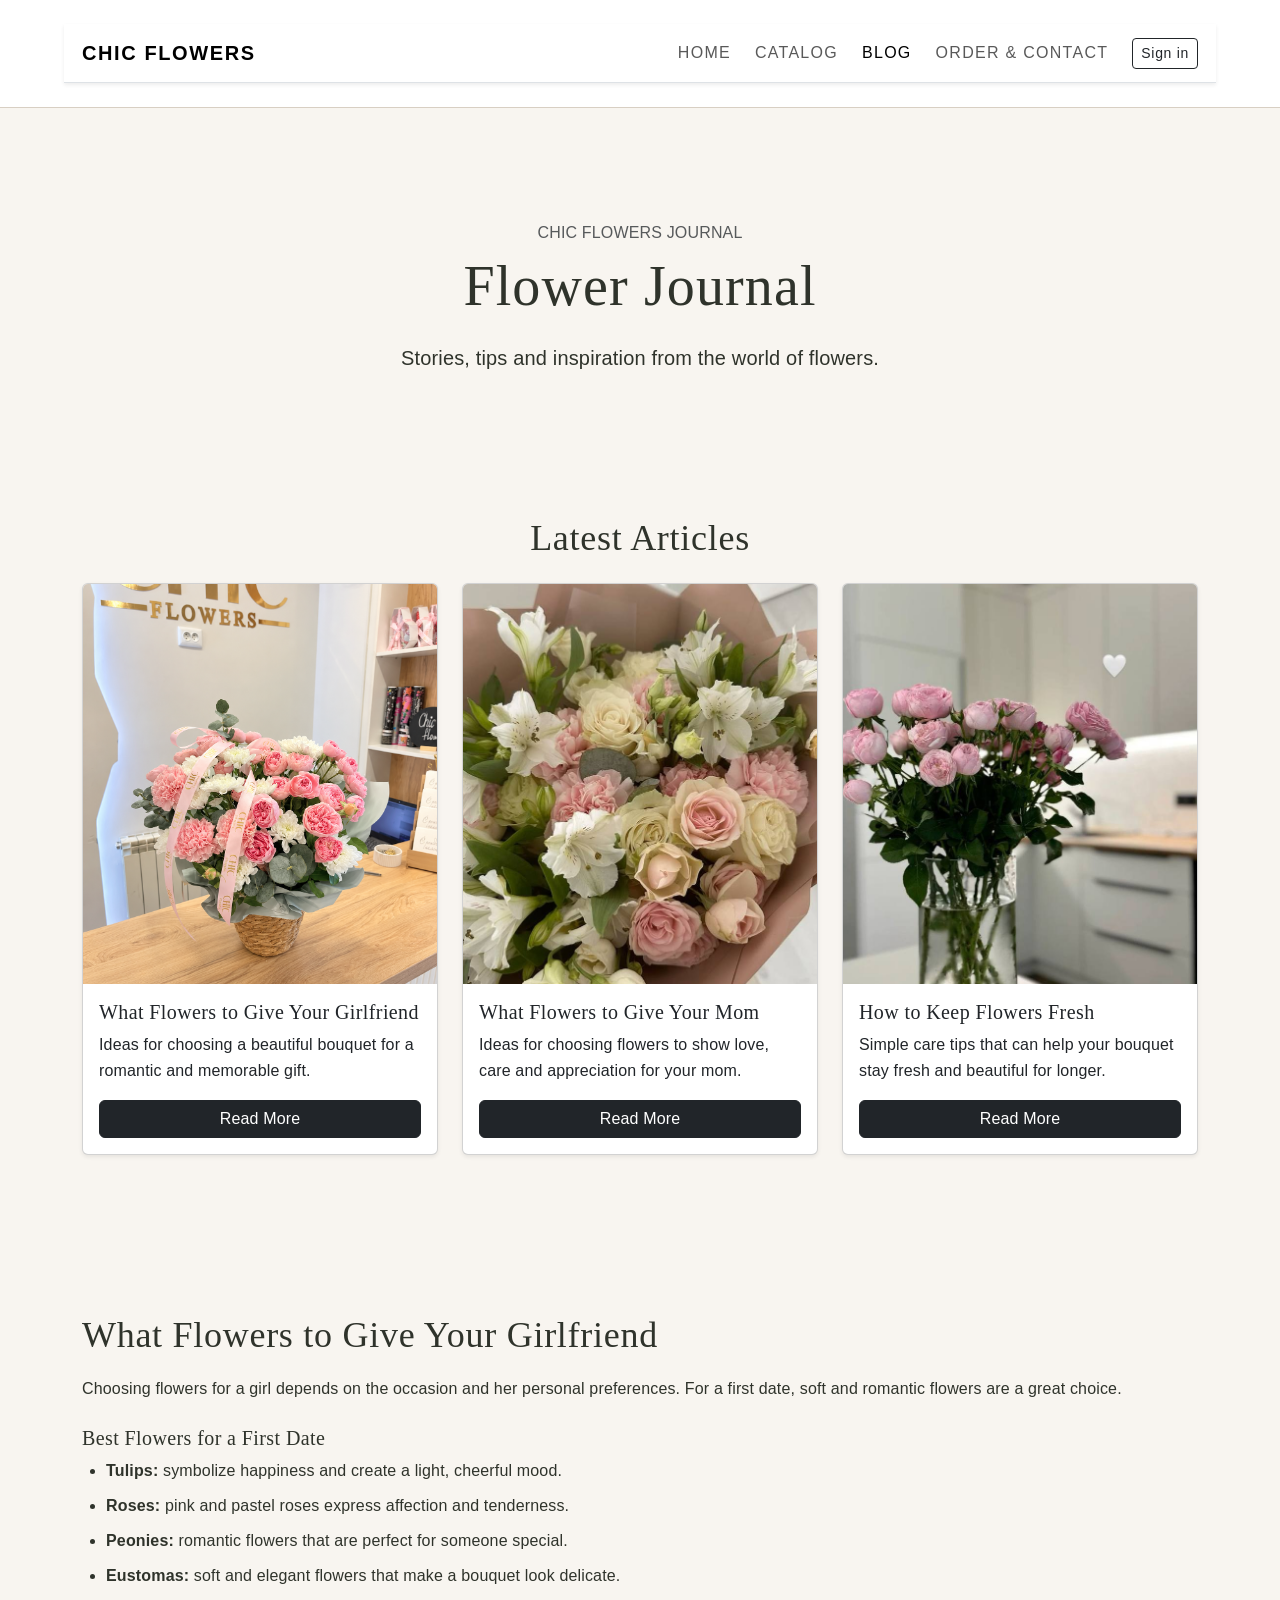
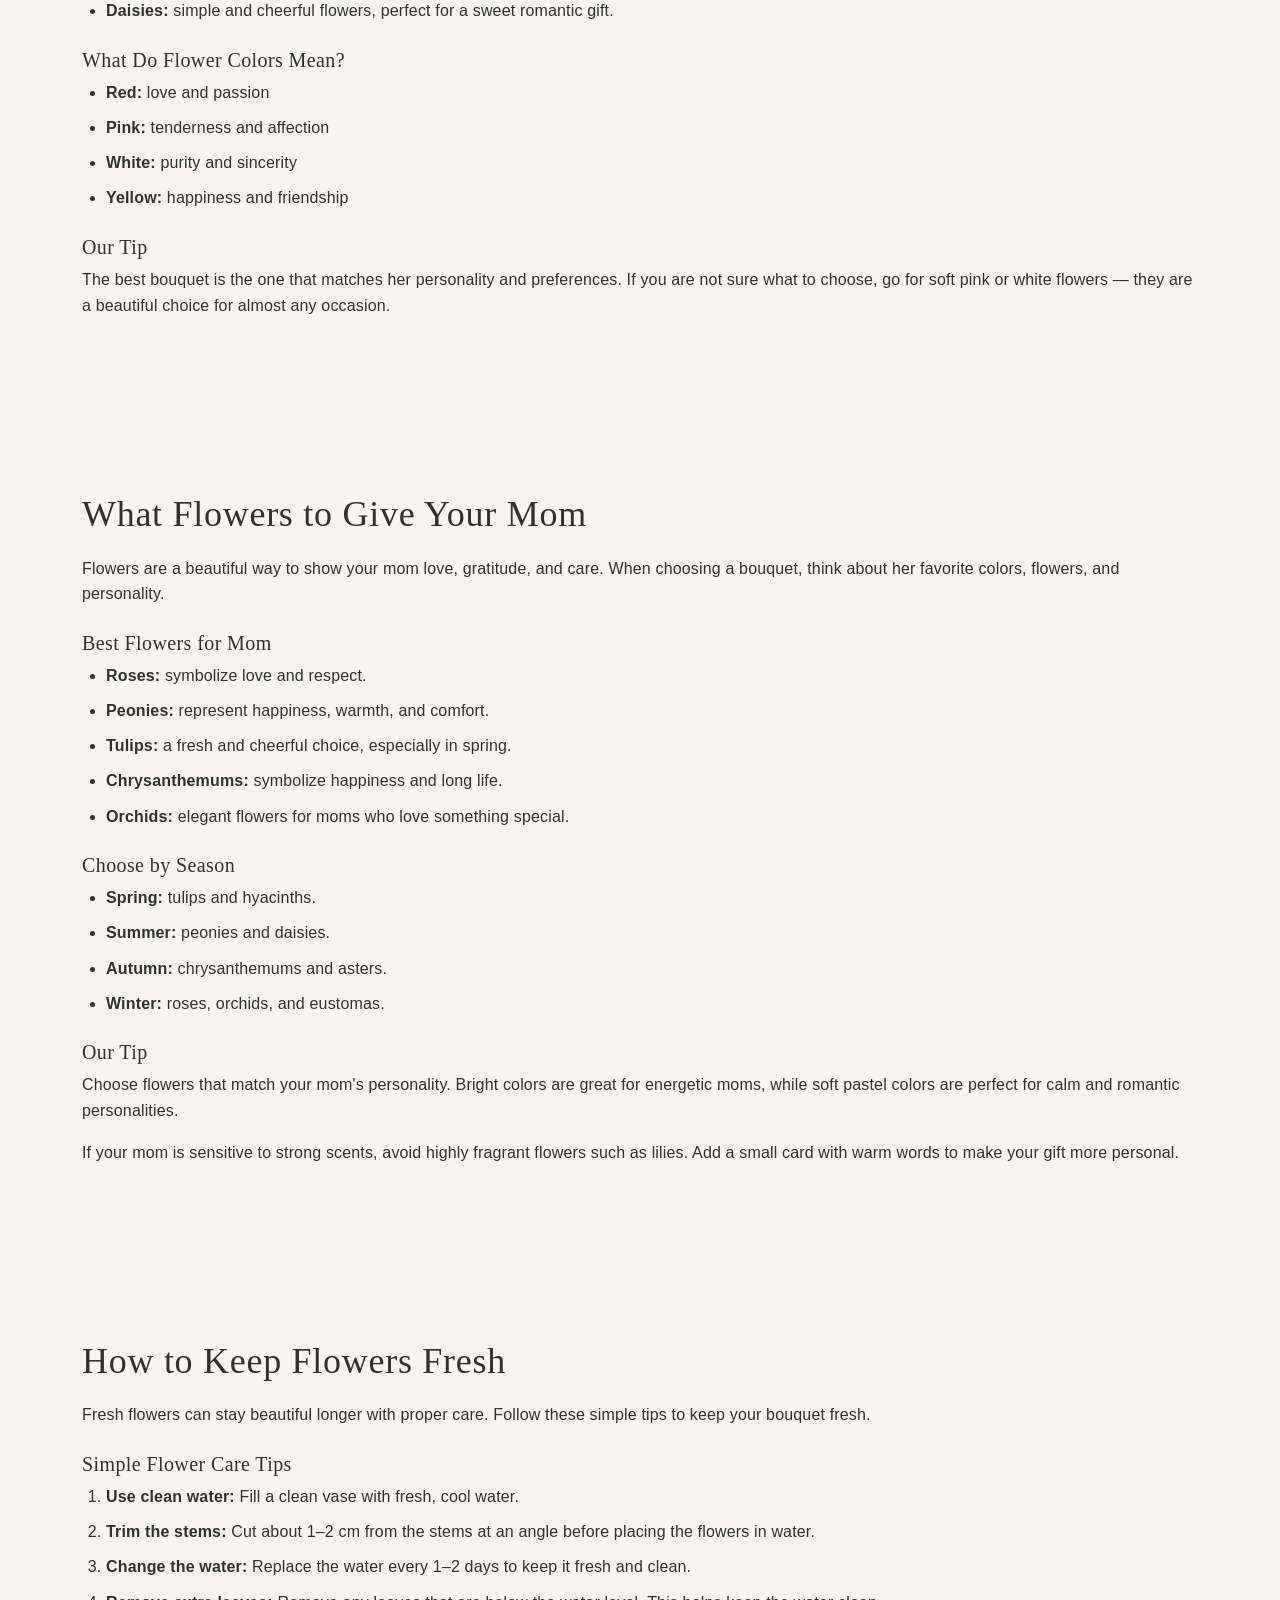
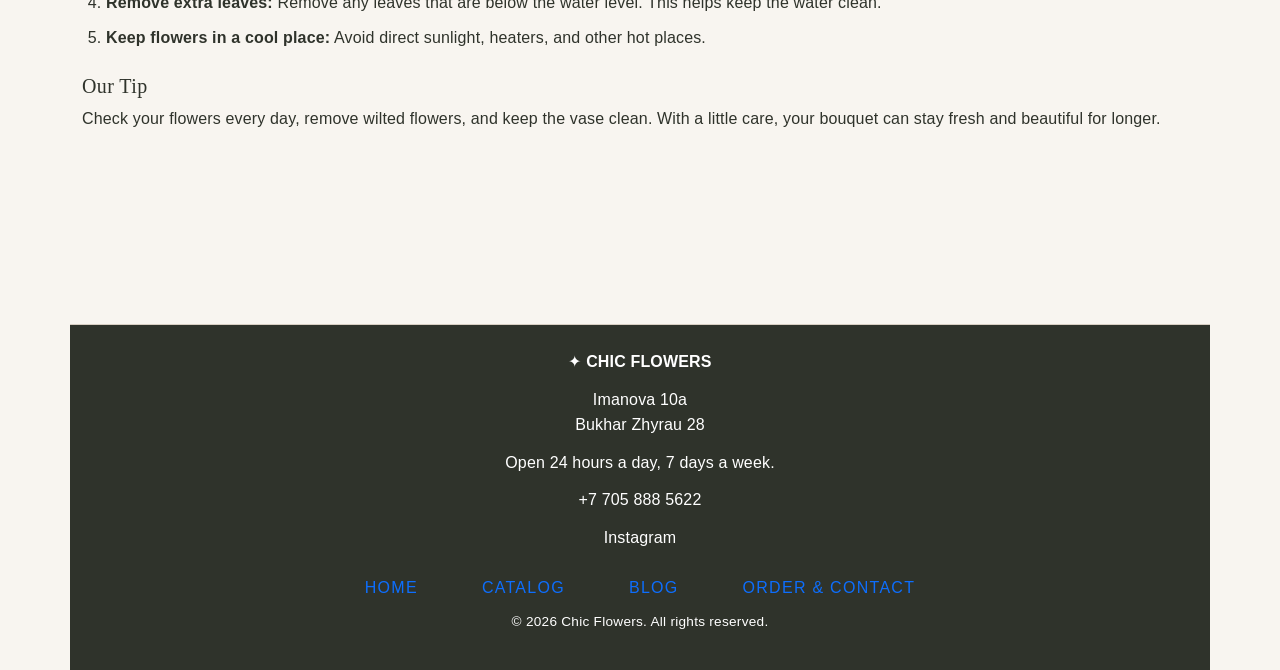
==== blog.html @ a30f076b "Complete Blog and Order pages for midterm" ====
﻿<!DOCTYPE html>

<!-- Author: Alua Kurmanbay ,Gauhar Mukhametbay -->

<html lang="en">

<head>
    <meta charset="UTF-8">

    <meta name="viewport" content="width=device-width, initial-scale=1.0">

    <meta name="description"
      content="Flower tips and ideas about choosing bouquets and taking care of flowers.">

    <meta name="author" content=" Alua Kurmanbay, Gauhar Mukhametbay">

   <title>Chic Flowers | Flower Journal</title>
    <!-- Bootstrap 5.3.3 is used for responsive layout and components -->
    <link href="https://cdn.jsdelivr.net/npm/bootstrap@5.3.3/dist/css/bootstrap.min.css" rel="stylesheet">

    <link rel="stylesheet" href="css/base.css">
    <link rel="stylesheet" href="css/gauhar.css">
    
</head>


<body>

    <!--
        The same header and navigation are used on every page
        to keep the website structure consistent.
    -->
   <header>
    <nav class="navbar navbar-expand-md bg-white border-bottom shadow-sm" aria-label="Main navigation">
        <div class="container">

            <a class="navbar-brand fw-semibold" href="index.html">CHIC FLOWERS</a>

            <button class="navbar-toggler" type="button"
                    data-bs-toggle="collapse"
                    data-bs-target="#mainNav"
                    aria-controls="mainNav"
                    aria-expanded="false"
                    aria-label="Toggle navigation">
                <span class="navbar-toggler-icon"></span>
            </button>

            <div class="collapse navbar-collapse" id="mainNav">
                <ul class="navbar-nav ms-auto align-items-md-center gap-md-2">

                    <li class="nav-item">
                        <a class="nav-link" href="index.html">Home</a>
                    </li>

                    <li class="nav-item">
                        <a class="nav-link" href="catalog.html">Catalog</a>
                    </li>
                    <li class="nav-item">
                        <a class="nav-link active" aria-current="page"
                     href="blog.html">Blog</a>
                    </li>

                    <li class="nav-item">
                        <a class="nav-link" href="order.html">Order & Contact</a>
                    </li>

                    <li class="nav-item ms-md-2">
                        <button class="btn btn-outline-dark btn-sm"
                                type="button"
                                data-bs-toggle="modal"
                                data-bs-target="#loginModal">
                            Sign in
                        </button>
                    </li>

                </ul>
            </div>

        </div>
    </nav>
</header>


    <main>



    <!-- Blog introduction -->
    <section class="container py-5 text-center">
        <p class="text-muted mb-2">CHIC FLOWERS JOURNAL</p>

        <h1>Flower Journal</h1>

        <p class="lead">
            Stories, tips and inspiration from the world of flowers.
        </p>
    </section>


    <!-- Bootstrap cards are used for the blog articles -->
    <section id="blog-posts" class="container pb-5">

        <h2 class="text-center mb-4">Latest Articles</h2>

        <div class="row g-4">

            <!-- Article 1 -->
            <article class="col-12 col-md-6 col-lg-4">
                <div class="card h-100 shadow-sm">

                    <img src="img/chic-bouquet.png"
                         class="card-img-top"
                         alt="Flower bouquet for a romantic gift">

                    <div class="card-body d-flex flex-column">

                        <h3 class="card-title h5">
                            What Flowers to Give Your Girlfriend
                        </h3>

                        <p class="card-text">
                            Ideas for choosing a beautiful bouquet
                            for a romantic and memorable gift.
                        </p>

                        <a href="#flowers-for-girlfriend"
                           class="btn btn-dark mt-auto">
                            Read More
                        </a>

                    </div>
                </div>
            </article>


            <!-- Article 2 -->
            <article class="col-12 col-md-6 col-lg-4">
                <div class="card h-100 shadow-sm">

                    <img src="img/5337175895774535335.jpg"
                         class="card-img-top"
                         alt="Flower bouquet as a gift for mom">

                    <div class="card-body d-flex flex-column">

                        <h3 class="card-title h5">
                            What Flowers to Give Your Mom
                        </h3>

                        <p class="card-text">
                            Ideas for choosing flowers to show
                            love, care and appreciation for your mom.
                        </p>

                        <a href="#flowers-for-mom"
                           class="btn btn-dark mt-auto">
                            Read More
                        </a>

                    </div>
                </div>
            </article>


            <!-- Article 3 -->
            <article class="col-12 col-md-6 col-lg-4">
                <div class="card h-100 shadow-sm">

                    <img src="img/5337175895774535334.jpg"
                         class="card-img-top"
                         alt="Fresh flower arrangement">

                    <div class="card-body d-flex flex-column">

                        <h3 class="card-title h5">
                            How to Keep Flowers Fresh
                        </h3>

                        <p class="card-text">
                            Simple care tips that can help your
                            bouquet stay fresh and beautiful for longer.
                        </p>

                        <a href="#flower-care"
                           class="btn btn-dark mt-auto">
                            Read More
                        </a>

                    </div>
                </div>
            </article>

        </div>
    </section>


    <!-- Full article 1 -->
<section id="flowers-for-girlfriend" class="container py-5">

    <h2>What Flowers to Give Your Girlfriend</h2>

    <p>
        Choosing flowers for a girl depends on the occasion and her
        personal preferences. For a first date, soft and romantic
        flowers are a great choice.
    </p>

    <h3 class="h5 mt-4">Best Flowers for a First Date</h3>

    <ul>
        <li><strong>Tulips:</strong> symbolize happiness and create a light, cheerful mood.</li>
        <li><strong>Roses:</strong> pink and pastel roses express affection and tenderness.</li>
        <li><strong>Peonies:</strong> romantic flowers that are perfect for someone special.</li>
        <li><strong>Eustomas:</strong> soft and elegant flowers that make a bouquet look delicate.</li>
        <li><strong>Daisies:</strong> simple and cheerful flowers, perfect for a sweet romantic gift.</li>
    </ul>

    <h3 class="h5 mt-4">What Do Flower Colors Mean?</h3>

    <ul>
        <li><strong>Red:</strong> love and passion</li>
        <li><strong>Pink:</strong> tenderness and affection</li>
        <li><strong>White:</strong> purity and sincerity</li>
        <li><strong>Yellow:</strong> happiness and friendship</li>
    </ul>

    <h3 class="h5 mt-4">Our Tip</h3>

    <p>
        The best bouquet is the one that matches her personality and
        preferences. If you are not sure what to choose, go for soft
        pink or white flowers — they are a beautiful choice for almost
        any occasion.
    </p>

</section>


    <!-- Full article 2 -->
<section id="flowers-for-mom" class="container py-5">

    <h2>What Flowers to Give Your Mom</h2>

    <p>
        Flowers are a beautiful way to show your mom love, gratitude,
        and care. When choosing a bouquet, think about her favorite
        colors, flowers, and personality.
    </p>

    <h3 class="h5 mt-4">Best Flowers for Mom</h3>

    <ul>
        <li><strong>Roses:</strong> symbolize love and respect.</li>
        <li><strong>Peonies:</strong> represent happiness, warmth, and comfort.</li>
        <li><strong>Tulips:</strong> a fresh and cheerful choice, especially in spring.</li>
        <li><strong>Chrysanthemums:</strong> symbolize happiness and long life.</li>
        <li><strong>Orchids:</strong> elegant flowers for moms who love something special.</li>
    </ul>

    <h3 class="h5 mt-4">Choose by Season</h3>

    <ul>
        <li><strong>Spring:</strong> tulips and hyacinths.</li>
        <li><strong>Summer:</strong> peonies and daisies.</li>
        <li><strong>Autumn:</strong> chrysanthemums and asters.</li>
        <li><strong>Winter:</strong> roses, orchids, and eustomas.</li>
    </ul>

    <h3 class="h5 mt-4">Our Tip</h3>

    <p>
        Choose flowers that match your mom's personality. Bright colors
        are great for energetic moms, while soft pastel colors are
        perfect for calm and romantic personalities.
    </p>

    <p>
        If your mom is sensitive to strong scents, avoid highly fragrant
        flowers such as lilies. Add a small card with warm words to make
        your gift more personal.
    </p>

</section>

    <!-- Full article 3 -->
<section id="flower-care" class="container py-5">

    <h2>How to Keep Flowers Fresh</h2>

    <p>
        Fresh flowers can stay beautiful longer with proper care.
        Follow these simple tips to keep your bouquet fresh.
    </p>

    <h3 class="h5 mt-4">Simple Flower Care Tips</h3>

    <ol>
        <li>
            <strong>Use clean water:</strong>
            Fill a clean vase with fresh, cool water.
        </li>

        <li>
            <strong>Trim the stems:</strong>
            Cut about 1–2 cm from the stems at an angle before
            placing the flowers in water.
        </li>

        <li>
            <strong>Change the water:</strong>
            Replace the water every 1–2 days to keep it fresh and clean.
        </li>

        <li>
            <strong>Remove extra leaves:</strong>
            Remove any leaves that are below the water level.
            This helps keep the water clean.
        </li>

        <li>
            <strong>Keep flowers in a cool place:</strong>
            Avoid direct sunlight, heaters, and other hot places.
        </li>
    </ol>

    <h3 class="h5 mt-4">Our Tip</h3>

    <p>
        Check your flowers every day, remove wilted flowers, and keep
        the vase clean. With a little care, your bouquet can stay fresh
        and beautiful for longer.
    </p>

</section>





    </main>


    <!-- SITE FOOTER -->

    <footer class="container py-4 text-center">

        <p>
            <strong>CHIC FLOWERS</strong>
        </p>

        <p>
            Imanova 10a<br>
            Bukhar Zhyrau 28
        </p>

        <p>
            Open 24 hours a day, 7 days a week.
        </p>

        <p>
            <a href="tel:+77058885622">
                +7 705 888 5622
            </a>
        </p>

        <p>
            <a
                href="https://www.instagram.com/chicflowers.kz/"
                target="_blank"
                rel="noopener noreferrer"
            >
                Instagram
            </a>
        </p>


        <nav class="mt-3" aria-label="Footer navigation">

           <ul class="nav justify-content-center">
    <li class="nav-item">
        <a class="nav-link" href="index.html">Home</a>
    </li>

    <li class="nav-item">
        <a class="nav-link" href="catalog.html">Catalog</a>
    </li>

    <li class="nav-item">
        <a class="nav-link" href="blog.html">Blog</a>
    </li>

    <li class="nav-item">
        <a class="nav-link" href="order.html">Order &amp; Contact</a>
    </li>
</ul>

        </nav>


        <p>
            <small>
                &copy; 2026 Chic Flowers. All rights reserved.
            </small>
        </p>

    </footer>
    <!-- Bootstrap Modal component adapted as a simple sign-in form for the flower shop. -->
<div class="modal fade" id="loginModal" tabindex="-1"
     role="dialog"
     aria-labelledby="loginTitle" aria-hidden="true">    <div class="modal-dialog modal-dialog-centered">
        <div class="modal-content">
            <div class="modal-header">
                <h2 class="modal-title fs-5" id="loginTitle">Sign in</h2>
                <button type="button" class="btn-close" data-bs-dismiss="modal" aria-label="Close"></button>
            </div>

            <div class="modal-body">

    <div>

        <div class="mb-3">
            <label class="form-label" for="loginEmail">
                Email
            </label>

            <input class="form-control"
                   type="email"
                   id="loginEmail"
                   name="email"
                   required>
        </div>

        <div class="mb-3">
            <label class="form-label" for="loginPassword">
                Password
            </label>

            <input class="form-control"
                   type="password"
                   id="loginPassword"
                   name="password"
                   required>
        </div>

        <div class="d-flex gap-2">
            <button class="btn btn-dark" type="button">
                Sign in
            </button>

            
        </div>

    </div>

</div>
            </div>
        </div>
    </div>
    <!-- Bootstrap JavaScript bundle for interactive components -->
    <script src="https://cdn.jsdelivr.net/npm/bootstrap@5.3.3/dist/js/bootstrap.bundle.min.js"></script>    

</body>

</html>
---- css/base.css ----
/*
Color palette:
#f8f5f0 - warm background that gives the flower shop a soft, natural look.
#ffffff - clean background for content areas.
#2f332b - dark neutral color for readable text.
#727766 - muted green that connects the design with flowers and nature.
#d8cfc3 - light neutral color for borders and separators.
*/

/* Universal selector matches every element and makes sizing predictable. */
* {
    box-sizing: border-box;
}

html {
    font-family: Arial, Helvetica, sans-serif;
    font-size: 16px;
    line-height: 1.6;
    background-color: #f8f5f0;
    color: #2f332b;
}

body {
    margin: 0;
    padding: 0;
    font-family: Arial, Helvetica, sans-serif;
    font-size: 1rem;
    font-weight: 400;
    line-height: 1.6;
    letter-spacing: 0.01em;
    background-color: #f8f5f0;
    color: #2f332b;
}

/* Grouping selector gives all headings the same serif font family. */
h1,
h2,
h3 {
    font-family: Georgia, "Times New Roman", serif;
    font-weight: 400;
    line-height: 1.15;
    letter-spacing: 0.02em;
}

h1 {
    margin-top: 0;
    margin-bottom: 1.5rem;
    font-size: 3.5rem;
    text-align: center;
}

h2 {
    margin-top: 0;
    margin-bottom: 1.25rem;
    font-size: 2.25rem;
}

h3 {
    margin-top: 0;
    margin-bottom: 1rem;
    font-size: 1.5rem;
}

p {
    margin-top: 0;
    margin-bottom: 1rem;
}

strong {
    font-weight: 700;
}

small {
    font-size: 0.85rem;
    letter-spacing: 0.02em;
}

a {
    color: #2f332b;
    text-decoration: none;
}

a:hover {
    color: #727766;
    text-decoration: underline;
}

a:focus {
    outline: 2px solid #727766;
    outline-offset: 4px;
}

header {
    padding: 1.5rem 4rem;
    border-bottom: 1px solid #d8cfc3;
    background-color: #ffffff;
}

/* Child selector matches only a paragraph that is a direct child of header. */
header > p {
    margin-bottom: 1rem;
    font-family: Georgia, "Times New Roman", serif;
    font-size: 1.6rem;
    font-weight: 400;
    letter-spacing: 0.08em;
    text-align: center;
}

/*
Descendant selector matches the ul inside nav.
Flexbox is used because navigation links form one horizontal row.
*/
nav ul {
    display: flex;
    flex-direction: row;
    flex-wrap: wrap;
    justify-content: center;
    align-items: center;
    gap: 2rem;

    margin: 0;
    padding: 0;
    list-style: none;
}

/* :first-child matches the first list item inside the navigation. */
nav li:first-child {
    margin-left: 0;
}

nav a {
    font-size: 0.9rem;
    font-weight: 600;
    letter-spacing: 0.08em;
    text-transform: uppercase;
}

/*
Centering technique 1: margin auto centers the main content horizontally.
A maximum width prevents text from becoming too wide on desktop screens.
*/
main {
    width: 90%;
    max-width: 1200px;
    margin: 0 auto;
    padding: 4rem 0;
}

/*
Adjacent vertical margins between block elements can collapse.
Using controlled section spacing keeps the distance between sections predictable.
*/
section {
    margin: 0 0 4rem;
    padding: 1rem 0;
}

/* Adjacent sibling selector matches an hr immediately after a section. */
section + hr {
    margin-top: 0;
}

hr {
    width: 100%;
    margin: 3rem 0;
    border: 0;
    border-top: 1px solid #d8cfc3;
}

figure {
    margin: 1.5rem 0;
}

img {
    display: block;
    max-width: 100%;
    height: auto;
}

figure > img {
    margin-left: auto;
    margin-right: auto;
}

figcaption {
    margin-top: 0.75rem;
    font-size: 0.9rem;
    line-height: 1.5;
    text-align: center;
}

main ul,
main ol {
    padding-left: 1.5rem;
}

main li {
    margin-bottom: 0.6rem;
}

table {
    width: 100%;
    margin: 2rem auto;
    border-collapse: collapse;
    background-color: #ffffff;
}

caption {
    margin-bottom: 1rem;
    font-family: Georgia, "Times New Roman", serif;
    font-size: 1.25rem;
    font-weight: 600;
    text-align: left;
}

th,
td {
    padding: 1rem;
    border: 1px solid #d8cfc3;
    text-align: left;
}

th {
    font-weight: 700;
    background-color: #f8f5f0;
}

form {
    max-width: 800px;
    margin: 2rem auto;
}

fieldset {
    margin-bottom: 2rem;
    padding: 1.5rem;
    border: 1px solid #d8cfc3;
    background-color: #ffffff;
}

legend {
    padding: 0 0.5rem;
    font-family: Georgia, "Times New Roman", serif;
    font-size: 1.25rem;
    font-weight: 600;
}

label {
    font-weight: 600;
}

/* Attribute selectors match form inputs according to their type attribute. */
input[type="text"],
input[type="email"],
input[type="tel"],
input[type="number"],
input[type="date"],
select,
textarea {
    width: 100%;
    margin-top: 0.4rem;
    padding: 0.75rem;
    border: 1px solid #d8cfc3;
    font-family: Arial, Helvetica, sans-serif;
    font-size: 1rem;
    background-color: #ffffff;
    color: #2f332b;
}

input:focus,
select:focus,
textarea:focus {
    outline: 2px solid #727766;
    outline-offset: 2px;
}

button {
    padding: 0.8rem 1.5rem;
    border: 1px solid #2f332b;
    font-family: Arial, Helvetica, sans-serif;
    font-size: 0.9rem;
    font-weight: 600;
    letter-spacing: 0.05em;
    background-color: #2f332b;
    color: white;
    cursor: pointer;
}

button:hover {
    background-color: #727766;
}

aside {
    margin: 3rem 0;
    padding: 2rem;
    border: 1px solid #d8cfc3;
    background-color: #ffffff;
}

footer {
    padding: 3rem 4rem;
    border-top: 1px solid #d8cfc3;
    background-color: #2f332b;
    color: white;
    text-align: center;
}

footer p {
    margin-bottom: 0.75rem;
}

footer a {
    color: white;
}

footer a:hover {
    color: #d8cfc3;
}

/*
Pseudo-element adds a decorative symbol before the shop name
without requiring an extra HTML element.
*/
footer > p:first-child::before {
    content: "✦ ";
}

.opening-hours {
    font-weight: 600;
    letter-spacing: 0.03em;
}

.contact-note {
    margin: 2rem 0;
    padding: 1.5rem;
    border-left: 3px solid #727766;
    background-color: #ffffff;
}

.product-price {
    font-family: Georgia, "Times New Roman", serif;
    font-size: 1.15rem;
    font-weight: 600;
}

.order-link {
    display: inline-block;
    padding: 0.7rem 1.25rem;
    border: 1px solid #2f332b;
    font-weight: 600;
    letter-spacing: 0.05em;
}

.order-link:hover {
    background-color: #2f332b;
    color: white;
    text-decoration: none;
}
---- css/gauhar.css ----
﻿/* Gauhar Mukhametbay - small correction layer for Assignment 3.
   Bootstrap handles layout, spacing, buttons and responsive behaviour. */

.order-section h2::after {
    content: " ✦";
    color: #727766;
    font-size: 0.7em;
}

input[required],
select[required],
textarea[required] {
    border-left: 3px solid #727766;
}

.order-note {
    border-left: 3px solid #727766;
}
.order-success-message {
    display: none;
}

.order-success-message:target {
    display: block;
}
.card-img-top {
    width: 100%;
    height: 400px;
    object-fit: cover;
}
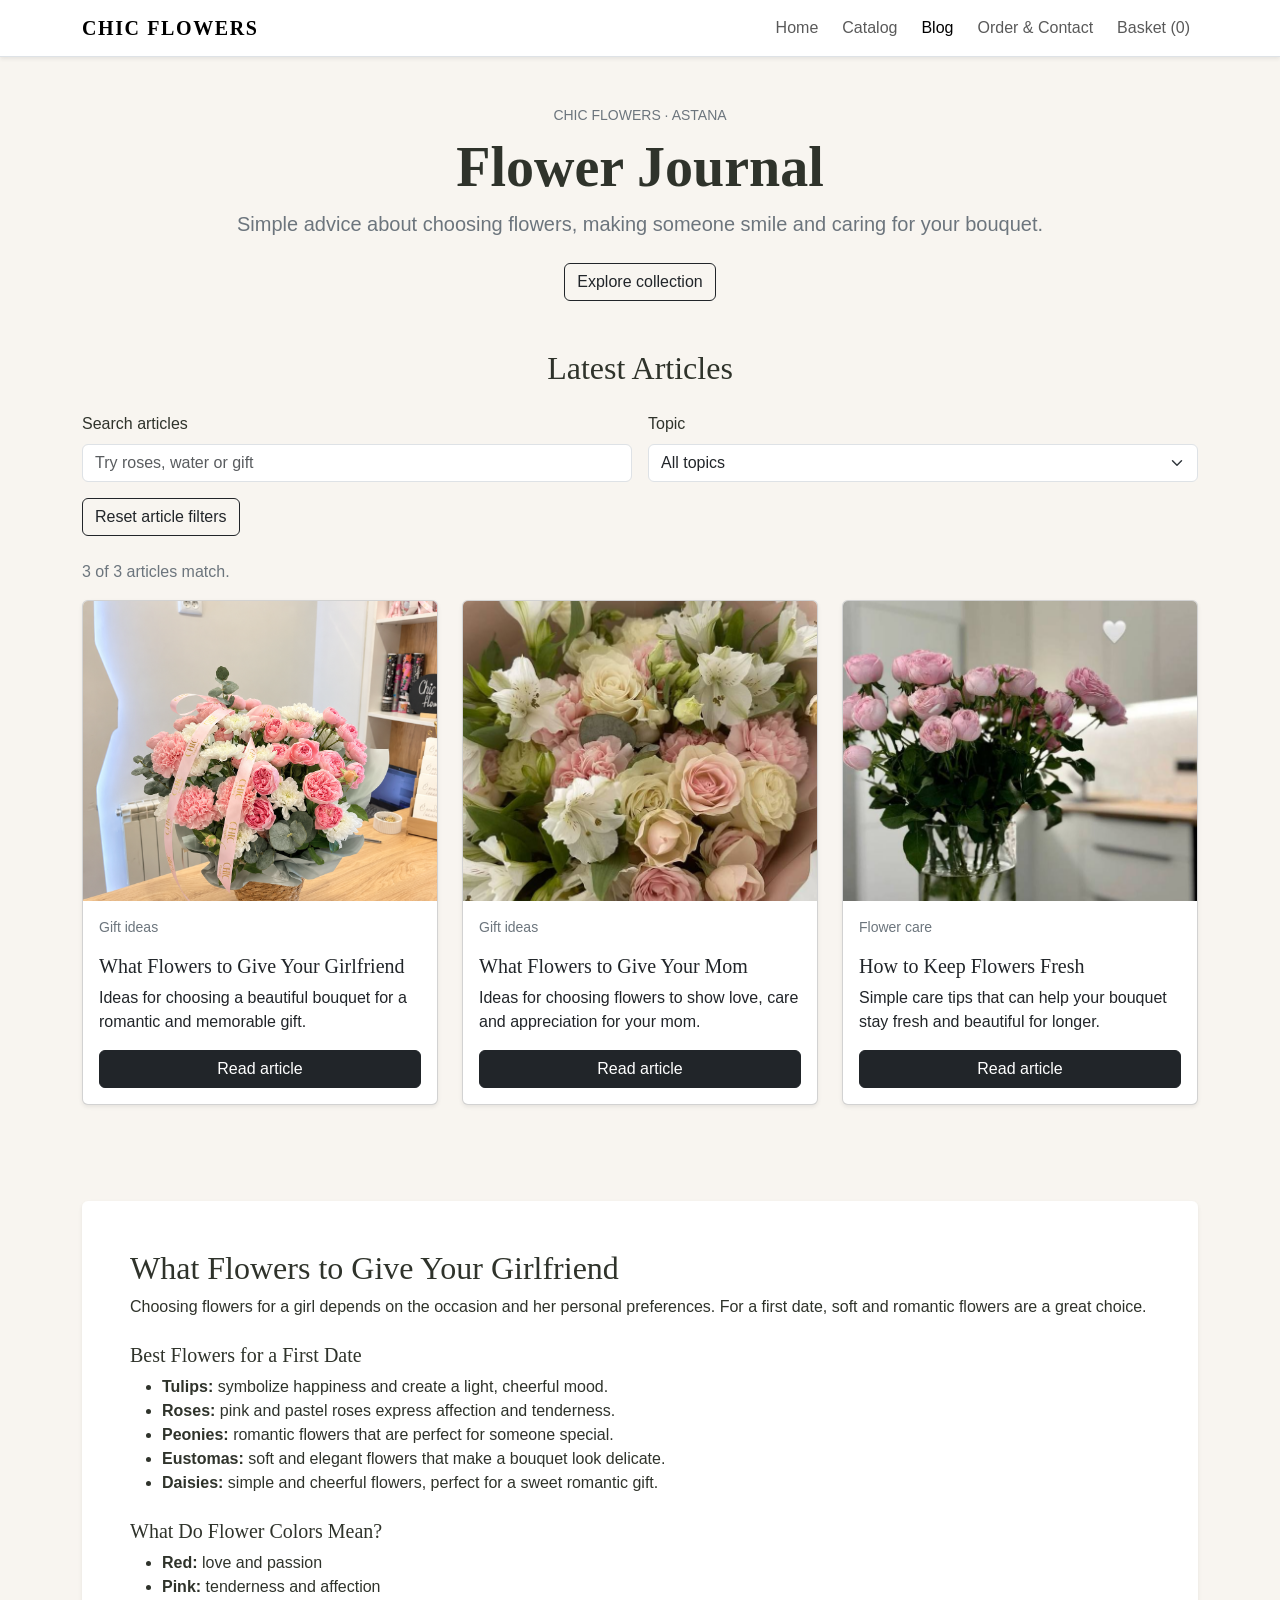
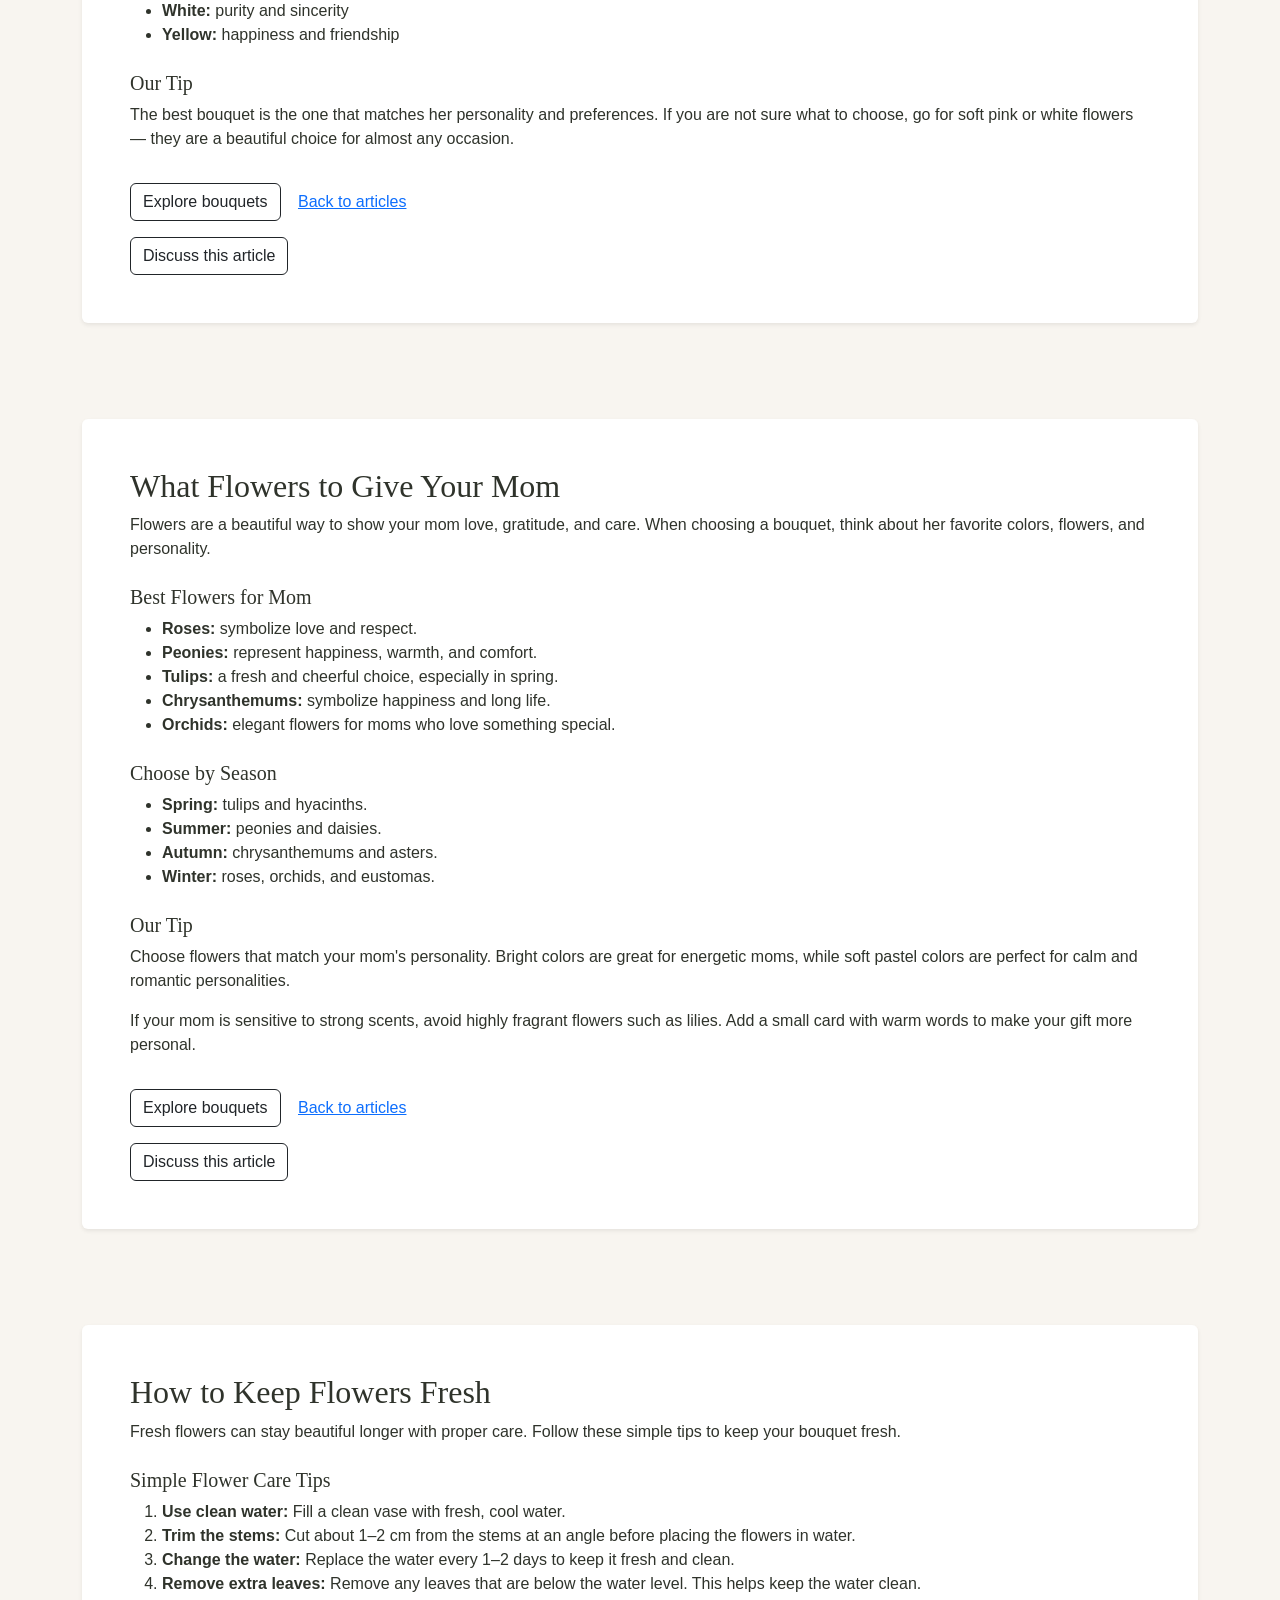
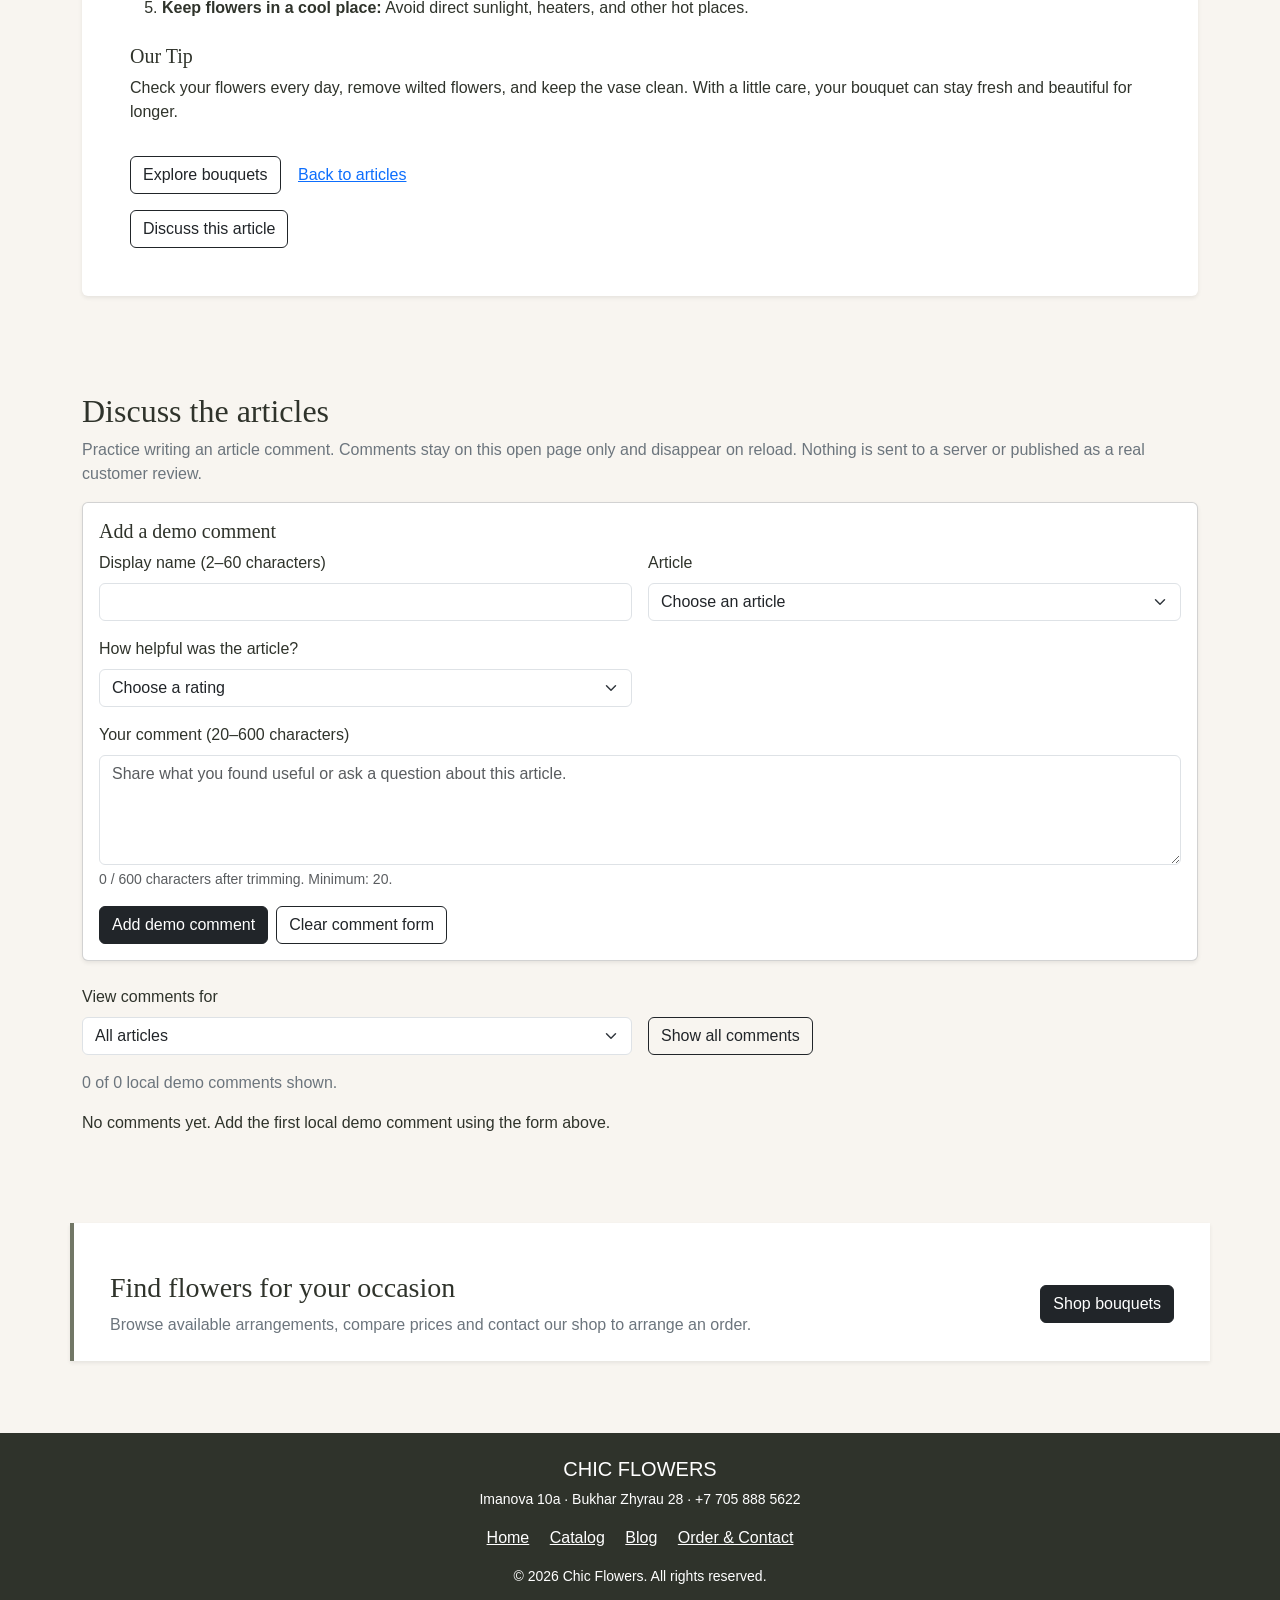
==== commit c89804fc: "Add JS functionality for Assignment 5" ====
--- a/blog.html
+++ b/blog.html
@@ -1,464 +1,235 @@
-﻿<!DOCTYPE html>
-
-<!-- Author: Alua Kurmanbay ,Gauhar Mukhametbay -->
-
+<!DOCTYPE html>
+<!-- Authors: Alua Kurmanbay and Gauhar Mukhametbay -->
 <html lang="en">
-
 <head>
     <meta charset="UTF-8">
-
     <meta name="viewport" content="width=device-width, initial-scale=1.0">
-
-    <meta name="description"
-      content="Flower tips and ideas about choosing bouquets and taking care of flowers.">
-
-    <meta name="author" content=" Alua Kurmanbay, Gauhar Mukhametbay">
-
-   <title>Chic Flowers | Flower Journal</title>
-    <!-- Bootstrap 5.3.3 is used for responsive layout and components -->
-    <link href="https://cdn.jsdelivr.net/npm/bootstrap@5.3.3/dist/css/bootstrap.min.css" rel="stylesheet">
-
-    <link rel="stylesheet" href="css/base.css">
+    <meta name="description" content="Chic Flowers flower tips, bouquet ideas and care advice.">
+    <meta name="author" content="Alua Kurmanbay, Gauhar Mukhametbay">
+    <title>Chic Flowers | Flower Journal</title>
+    <!-- Bootstrap 5.3.3 handles responsive layout and the navigation toggler. -->
+    <link rel="stylesheet" href="https://cdn.jsdelivr.net/npm/bootstrap@5.3.3/dist/css/bootstrap.min.css">
+    <!-- The same visual style as index.html on every page. -->
+    <link rel="stylesheet" href="css/alua.css">
     <link rel="stylesheet" href="css/gauhar.css">
-    
+    <script src="js/data.js" defer></script>
+    <script src="js/logic.js" defer></script>
+    <script src="js/main.js" defer></script>
+    <script src="js/blog.js" defer></script>
 </head>
-
-
 <body>
-
-    <!--
-        The same header and navigation are used on every page
-        to keep the website structure consistent.
-    -->
-   <header>
-    <nav class="navbar navbar-expand-md bg-white border-bottom shadow-sm" aria-label="Main navigation">
-        <div class="container">
-
-            <a class="navbar-brand fw-semibold" href="index.html">CHIC FLOWERS</a>
-
-            <button class="navbar-toggler" type="button"
-                    data-bs-toggle="collapse"
-                    data-bs-target="#mainNav"
-                    aria-controls="mainNav"
-                    aria-expanded="false"
-                    aria-label="Toggle navigation">
-                <span class="navbar-toggler-icon"></span>
-            </button>
-
-            <div class="collapse navbar-collapse" id="mainNav">
-                <ul class="navbar-nav ms-auto align-items-md-center gap-md-2">
-
-                    <li class="nav-item">
-                        <a class="nav-link" href="index.html">Home</a>
-                    </li>
-
-                    <li class="nav-item">
-                        <a class="nav-link" href="catalog.html">Catalog</a>
-                    </li>
-                    <li class="nav-item">
-                        <a class="nav-link active" aria-current="page"
-                     href="blog.html">Blog</a>
-                    </li>
-
-                    <li class="nav-item">
-                        <a class="nav-link" href="order.html">Order & Contact</a>
-                    </li>
-
-                    <li class="nav-item ms-md-2">
-                        <button class="btn btn-outline-dark btn-sm"
-                                type="button"
-                                data-bs-toggle="modal"
-                                data-bs-target="#loginModal">
-                            Sign in
-                        </button>
-                    </li>
-
-                </ul>
-            </div>
-
-        </div>
-    </nav>
+<header>
+<nav aria-label="Main navigation" class="navbar navbar-expand-md bg-white border-bottom shadow-sm">
+<div class="container">
+<a class="navbar-brand fw-semibold" href="index.html">CHIC FLOWERS</a>
+<button aria-controls="mainNav" aria-expanded="false" aria-label="Toggle navigation" class="navbar-toggler" data-bs-target="#mainNav" data-bs-toggle="collapse" type="button">
+<span class="navbar-toggler-icon"></span>
+</button>
+<div class="collapse navbar-collapse" id="mainNav">
+<ul class="navbar-nav ms-auto align-items-md-center gap-md-2">
+<li class="nav-item"><a class="nav-link" href="index.html">Home</a></li>
+<li class="nav-item"><a class="nav-link" href="catalog.html">Catalog</a></li>
+<li class="nav-item"><a aria-current="page" class="nav-link active" href="blog.html">Blog</a></li>
+<li class="nav-item"><a class="nav-link" href="order.html">Order &amp; Contact</a></li>
+</ul>
+</div>
+</div>
+</nav>
 </header>
-
-
-    <main>
-
-
-
-    <!-- Blog introduction -->
-    <section class="container py-5 text-center">
-        <p class="text-muted mb-2">CHIC FLOWERS JOURNAL</p>
-
-        <h1>Flower Journal</h1>
-
-        <p class="lead">
-            Stories, tips and inspiration from the world of flowers.
-        </p>
+<main>
+    <section class="container py-5 text-center" id="journal-intro">
+        <p class="small text-uppercase text-secondary mb-2">CHIC FLOWERS · ASTANA</p>
+        <h1 class="display-4 fw-semibold">Flower Journal</h1>
+        <p class="lead text-secondary mx-auto">Simple advice about choosing flowers, making someone smile and caring for your bouquet.</p>
+        <a href="catalog.html" class="btn btn-outline-dark mt-2">Explore collection</a>
     </section>
-
-
-    <!-- Bootstrap cards are used for the blog articles -->
-    <section id="blog-posts" class="container pb-5">
-
-        <h2 class="text-center mb-4">Latest Articles</h2>
-
-        <div class="row g-4">
-
-            <!-- Article 1 -->
-            <article class="col-12 col-md-6 col-lg-4">
-                <div class="card h-100 shadow-sm">
-
-                    <img src="img/chic-bouquet.png"
-                         class="card-img-top"
-                         alt="Flower bouquet for a romantic gift">
-
-                    <div class="card-body d-flex flex-column">
-
-                        <h3 class="card-title h5">
+<section class="container pb-5" id="blog-posts">
+<h2 class="text-center mb-4">Latest Articles</h2>
+<div class="row g-4">
+<!-- Article 1 -->
+<article class="col-12 col-md-6 col-lg-4">
+<div class="card h-100 shadow-sm product-card journal-card">
+<img alt="Flower bouquet for a romantic gift" class="card-img-top" src="img/chic-bouquet.png"/>
+<div class="card-body d-flex flex-column">
+<h3 class="card-title h5">
                             What Flowers to Give Your Girlfriend
                         </h3>
-
-                        <p class="card-text">
+<p class="card-text">
                             Ideas for choosing a beautiful bouquet
                             for a romantic and memorable gift.
                         </p>
-
-                        <a href="#flowers-for-girlfriend"
-                           class="btn btn-dark mt-auto">
+<a class="btn btn-dark mt-auto" href="#flowers-for-girlfriend">
                             Read More
                         </a>
-
-                    </div>
-                </div>
-            </article>
-
-
-            <!-- Article 2 -->
-            <article class="col-12 col-md-6 col-lg-4">
-                <div class="card h-100 shadow-sm">
-
-                    <img src="img/5337175895774535335.jpg"
-                         class="card-img-top"
-                         alt="Flower bouquet as a gift for mom">
-
-                    <div class="card-body d-flex flex-column">
-
-                        <h3 class="card-title h5">
+</div>
+</div>
+</article>
+<!-- Article 2 -->
+<article class="col-12 col-md-6 col-lg-4">
+<div class="card h-100 shadow-sm product-card journal-card">
+<img alt="Flower bouquet as a gift for mom" class="card-img-top" src="img/5337175895774535335.jpg"/>
+<div class="card-body d-flex flex-column">
+<h3 class="card-title h5">
                             What Flowers to Give Your Mom
                         </h3>
-
-                        <p class="card-text">
+<p class="card-text">
                             Ideas for choosing flowers to show
                             love, care and appreciation for your mom.
                         </p>
-
-                        <a href="#flowers-for-mom"
-                           class="btn btn-dark mt-auto">
+<a class="btn btn-dark mt-auto" href="#flowers-for-mom">
                             Read More
                         </a>
-
-                    </div>
-                </div>
-            </article>
-
-
-            <!-- Article 3 -->
-            <article class="col-12 col-md-6 col-lg-4">
-                <div class="card h-100 shadow-sm">
-
-                    <img src="img/5337175895774535334.jpg"
-                         class="card-img-top"
-                         alt="Fresh flower arrangement">
-
-                    <div class="card-body d-flex flex-column">
-
-                        <h3 class="card-title h5">
+</div>
+</div>
+</article>
+<!-- Article 3 -->
+<article class="col-12 col-md-6 col-lg-4">
+<div class="card h-100 shadow-sm product-card journal-card">
+<img alt="Fresh flower arrangement" class="card-img-top" src="img/5337175895774535334.jpg"/>
+<div class="card-body d-flex flex-column">
+<h3 class="card-title h5">
                             How to Keep Flowers Fresh
                         </h3>
-
-                        <p class="card-text">
+<p class="card-text">
                             Simple care tips that can help your
                             bouquet stay fresh and beautiful for longer.
                         </p>
-
-                        <a href="#flower-care"
-                           class="btn btn-dark mt-auto">
+<a class="btn btn-dark mt-auto" href="#flower-care">
                             Read More
                         </a>
-
-                    </div>
-                </div>
-            </article>
-
-        </div>
-    </section>
-
-
-    <!-- Full article 1 -->
-<section id="flowers-for-girlfriend" class="container py-5">
-
-    <h2>What Flowers to Give Your Girlfriend</h2>
-
-    <p>
+</div>
+</div>
+</article>
+</div>
+</section>
+<section class="container py-5 journal-article" id="flowers-for-girlfriend"><div class="bg-white rounded shadow-sm p-4 p-md-5">
+<h2>What Flowers to Give Your Girlfriend</h2>
+<p>
         Choosing flowers for a girl depends on the occasion and her
         personal preferences. For a first date, soft and romantic
         flowers are a great choice.
     </p>
-
-    <h3 class="h5 mt-4">Best Flowers for a First Date</h3>
-
-    <ul>
-        <li><strong>Tulips:</strong> symbolize happiness and create a light, cheerful mood.</li>
-        <li><strong>Roses:</strong> pink and pastel roses express affection and tenderness.</li>
-        <li><strong>Peonies:</strong> romantic flowers that are perfect for someone special.</li>
-        <li><strong>Eustomas:</strong> soft and elegant flowers that make a bouquet look delicate.</li>
-        <li><strong>Daisies:</strong> simple and cheerful flowers, perfect for a sweet romantic gift.</li>
-    </ul>
-
-    <h3 class="h5 mt-4">What Do Flower Colors Mean?</h3>
-
-    <ul>
-        <li><strong>Red:</strong> love and passion</li>
-        <li><strong>Pink:</strong> tenderness and affection</li>
-        <li><strong>White:</strong> purity and sincerity</li>
-        <li><strong>Yellow:</strong> happiness and friendship</li>
-    </ul>
-
-    <h3 class="h5 mt-4">Our Tip</h3>
-
-    <p>
+<h3 class="h5 mt-4">Best Flowers for a First Date</h3>
+<ul>
+<li><strong>Tulips:</strong> symbolize happiness and create a light, cheerful mood.</li>
+<li><strong>Roses:</strong> pink and pastel roses express affection and tenderness.</li>
+<li><strong>Peonies:</strong> romantic flowers that are perfect for someone special.</li>
+<li><strong>Eustomas:</strong> soft and elegant flowers that make a bouquet look delicate.</li>
+<li><strong>Daisies:</strong> simple and cheerful flowers, perfect for a sweet romantic gift.</li>
+</ul>
+<h3 class="h5 mt-4">What Do Flower Colors Mean?</h3>
+<ul>
+<li><strong>Red:</strong> love and passion</li>
+<li><strong>Pink:</strong> tenderness and affection</li>
+<li><strong>White:</strong> purity and sincerity</li>
+<li><strong>Yellow:</strong> happiness and friendship</li>
+</ul>
+<h3 class="h5 mt-4">Our Tip</h3>
+<p>
         The best bouquet is the one that matches her personality and
         preferences. If you are not sure what to choose, go for soft
         pink or white flowers — they are a beautiful choice for almost
         any occasion.
     </p>
-
-</section>
-
-
-    <!-- Full article 2 -->
-<section id="flowers-for-mom" class="container py-5">
-
-    <h2>What Flowers to Give Your Mom</h2>
-
-    <p>
+<p class="pt-3 mb-0"><a class="btn btn-outline-dark" href="catalog.html">Explore bouquets</a> <a class="btn btn-link" href="#blog-posts">Back to articles</a></p></div></section>
+<section class="container py-5 journal-article" id="flowers-for-mom"><div class="bg-white rounded shadow-sm p-4 p-md-5">
+<h2>What Flowers to Give Your Mom</h2>
+<p>
         Flowers are a beautiful way to show your mom love, gratitude,
         and care. When choosing a bouquet, think about her favorite
         colors, flowers, and personality.
     </p>
-
-    <h3 class="h5 mt-4">Best Flowers for Mom</h3>
-
-    <ul>
-        <li><strong>Roses:</strong> symbolize love and respect.</li>
-        <li><strong>Peonies:</strong> represent happiness, warmth, and comfort.</li>
-        <li><strong>Tulips:</strong> a fresh and cheerful choice, especially in spring.</li>
-        <li><strong>Chrysanthemums:</strong> symbolize happiness and long life.</li>
-        <li><strong>Orchids:</strong> elegant flowers for moms who love something special.</li>
-    </ul>
-
-    <h3 class="h5 mt-4">Choose by Season</h3>
-
-    <ul>
-        <li><strong>Spring:</strong> tulips and hyacinths.</li>
-        <li><strong>Summer:</strong> peonies and daisies.</li>
-        <li><strong>Autumn:</strong> chrysanthemums and asters.</li>
-        <li><strong>Winter:</strong> roses, orchids, and eustomas.</li>
-    </ul>
-
-    <h3 class="h5 mt-4">Our Tip</h3>
-
-    <p>
+<h3 class="h5 mt-4">Best Flowers for Mom</h3>
+<ul>
+<li><strong>Roses:</strong> symbolize love and respect.</li>
+<li><strong>Peonies:</strong> represent happiness, warmth, and comfort.</li>
+<li><strong>Tulips:</strong> a fresh and cheerful choice, especially in spring.</li>
+<li><strong>Chrysanthemums:</strong> symbolize happiness and long life.</li>
+<li><strong>Orchids:</strong> elegant flowers for moms who love something special.</li>
+</ul>
+<h3 class="h5 mt-4">Choose by Season</h3>
+<ul>
+<li><strong>Spring:</strong> tulips and hyacinths.</li>
+<li><strong>Summer:</strong> peonies and daisies.</li>
+<li><strong>Autumn:</strong> chrysanthemums and asters.</li>
+<li><strong>Winter:</strong> roses, orchids, and eustomas.</li>
+</ul>
+<h3 class="h5 mt-4">Our Tip</h3>
+<p>
         Choose flowers that match your mom's personality. Bright colors
         are great for energetic moms, while soft pastel colors are
         perfect for calm and romantic personalities.
     </p>
-
-    <p>
+<p>
         If your mom is sensitive to strong scents, avoid highly fragrant
         flowers such as lilies. Add a small card with warm words to make
         your gift more personal.
     </p>
-
-</section>
-
-    <!-- Full article 3 -->
-<section id="flower-care" class="container py-5">
-
-    <h2>How to Keep Flowers Fresh</h2>
-
-    <p>
+<p class="pt-3 mb-0"><a class="btn btn-outline-dark" href="catalog.html">Explore bouquets</a> <a class="btn btn-link" href="#blog-posts">Back to articles</a></p></div></section>
+<section class="container py-5 journal-article" id="flower-care"><div class="bg-white rounded shadow-sm p-4 p-md-5">
+<h2>How to Keep Flowers Fresh</h2>
+<p>
         Fresh flowers can stay beautiful longer with proper care.
         Follow these simple tips to keep your bouquet fresh.
     </p>
-
-    <h3 class="h5 mt-4">Simple Flower Care Tips</h3>
-
-    <ol>
-        <li>
-            <strong>Use clean water:</strong>
+<h3 class="h5 mt-4">Simple Flower Care Tips</h3>
+<ol>
+<li>
+<strong>Use clean water:</strong>
             Fill a clean vase with fresh, cool water.
         </li>
-
-        <li>
-            <strong>Trim the stems:</strong>
+<li>
+<strong>Trim the stems:</strong>
             Cut about 1–2 cm from the stems at an angle before
             placing the flowers in water.
         </li>
-
-        <li>
-            <strong>Change the water:</strong>
+<li>
+<strong>Change the water:</strong>
             Replace the water every 1–2 days to keep it fresh and clean.
         </li>
-
-        <li>
-            <strong>Remove extra leaves:</strong>
+<li>
+<strong>Remove extra leaves:</strong>
             Remove any leaves that are below the water level.
             This helps keep the water clean.
         </li>
-
-        <li>
-            <strong>Keep flowers in a cool place:</strong>
+<li>
+<strong>Keep flowers in a cool place:</strong>
             Avoid direct sunlight, heaters, and other hot places.
         </li>
-    </ol>
-
-    <h3 class="h5 mt-4">Our Tip</h3>
-
-    <p>
+</ol>
+<h3 class="h5 mt-4">Our Tip</h3>
+<p>
         Check your flowers every day, remove wilted flowers, and keep
         the vase clean. With a little care, your bouquet can stay fresh
         and beautiful for longer.
     </p>
-
-</section>
-
-
-
-
-
-    </main>
-
-
-    <!-- SITE FOOTER -->
-
-    <footer class="container py-4 text-center">
-
-        <p>
-            <strong>CHIC FLOWERS</strong>
-        </p>
-
-        <p>
-            Imanova 10a<br>
-            Bukhar Zhyrau 28
-        </p>
-
-        <p>
-            Open 24 hours a day, 7 days a week.
-        </p>
-
-        <p>
-            <a href="tel:+77058885622">
-                +7 705 888 5622
-            </a>
-        </p>
-
-        <p>
-            <a
-                href="https://www.instagram.com/chicflowers.kz/"
-                target="_blank"
-                rel="noopener noreferrer"
-            >
-                Instagram
-            </a>
-        </p>
-
-
-        <nav class="mt-3" aria-label="Footer navigation">
-
-           <ul class="nav justify-content-center">
-    <li class="nav-item">
-        <a class="nav-link" href="index.html">Home</a>
-    </li>
-
-    <li class="nav-item">
-        <a class="nav-link" href="catalog.html">Catalog</a>
-    </li>
-
-    <li class="nav-item">
-        <a class="nav-link" href="blog.html">Blog</a>
-    </li>
-
-    <li class="nav-item">
-        <a class="nav-link" href="order.html">Order &amp; Contact</a>
-    </li>
-</ul>
-
-        </nav>
-
-
-        <p>
-            <small>
-                &copy; 2026 Chic Flowers. All rights reserved.
-            </small>
-        </p>
-
-    </footer>
-    <!-- Bootstrap Modal component adapted as a simple sign-in form for the flower shop. -->
-<div class="modal fade" id="loginModal" tabindex="-1"
-     role="dialog"
-     aria-labelledby="loginTitle" aria-hidden="true">    <div class="modal-dialog modal-dialog-centered">
-        <div class="modal-content">
-            <div class="modal-header">
-                <h2 class="modal-title fs-5" id="loginTitle">Sign in</h2>
-                <button type="button" class="btn-close" data-bs-dismiss="modal" aria-label="Close"></button>
+<p class="pt-3 mb-0"><a class="btn btn-outline-dark" href="catalog.html">Explore bouquets</a> <a class="btn btn-link" href="#blog-posts">Back to articles</a></p></div></section>
+    <section class="container py-5" id="journal-next">
+        <div class="row g-4 align-items-center brand-note bg-white shadow-sm p-4">
+            <div class="col-12 col-md-8">
+                <h2 class="h3">Find flowers for your occasion</h2>
+                <p class="text-secondary mb-0">Browse available arrangements, compare prices and contact our shop to arrange an order.</p>
             </div>
-
-            <div class="modal-body">
-
-    <div>
-
-        <div class="mb-3">
-            <label class="form-label" for="loginEmail">
-                Email
-            </label>
-
-            <input class="form-control"
-                   type="email"
-                   id="loginEmail"
-                   name="email"
-                   required>
-        </div>
-
-        <div class="mb-3">
-            <label class="form-label" for="loginPassword">
-                Password
-            </label>
-
-            <input class="form-control"
-                   type="password"
-                   id="loginPassword"
-                   name="password"
-                   required>
-        </div>
-
-        <div class="d-flex gap-2">
-            <button class="btn btn-dark" type="button">
-                Sign in
-            </button>
-
-            
-        </div>
-
-    </div>
-
-</div>
+            <div class="col-12 col-md-4 text-md-end">
+                <a class="btn btn-dark" href="catalog.html">Shop bouquets</a>
             </div>
         </div>
-    </div>
-    <!-- Bootstrap JavaScript bundle for interactive components -->
-    <script src="https://cdn.jsdelivr.net/npm/bootstrap@5.3.3/dist/js/bootstrap.bundle.min.js"></script>    
-
+    </section>
+</main>
+<footer class="text-white py-4 mt-4">
+<div class="container text-center">
+<p class="h5 mb-2">CHIC FLOWERS</p>
+<p class="small mb-3">Imanova 10a · Bukhar Zhyrau 28 · +7 705 888 5622</p>
+<!-- Colophon was removed from the main navigation and kept in the footer. -->
+<nav aria-label="Footer navigation" class="mb-3">
+<a class="mx-2" href="index.html">Home</a>
+<a class="mx-2" href="catalog.html">Catalog</a>
+<a class="mx-2" href="blog.html">Blog</a>
+<a class="mx-2" href="order.html">Order &amp; Contact</a>
+</nav>
+<p class="small mb-0">© 2026 Chic Flowers. All rights reserved.</p>
+</div>
+</footer>
+<script src="https://cdn.jsdelivr.net/npm/bootstrap@5.3.3/dist/js/bootstrap.bundle.min.js"></script>
 </body>
-
-</html>+</html>
--- a/css/alua.css
+++ b/css/alua.css
@@ -0,0 +1,142 @@
+/* Alua Kurmanbay - small correction layer for Assignment 3.
+   Bootstrap handles layout, spacing, buttons and responsive behaviour. */
+
+:root {
+    --chic-cream: #f8f5f0;
+    --chic-dark: #2f332b;
+    --chic-green: #727766;
+    --chic-border: #d8cfc3;
+}
+
+body {
+    background-color: var(--chic-cream);
+    color: var(--chic-dark);
+    font-family: Arial, Helvetica, sans-serif;
+}
+
+h1, h2, h3, .navbar-brand {
+    font-family: Georgia, "Times New Roman", serif;
+}
+
+.navbar-brand {
+    letter-spacing: 0.08em;
+}
+
+.hero-photo {
+    max-height: 620px;
+    object-fit: cover;
+}
+
+.product-card img {
+    height: 360px;
+    object-fit: cover;
+}
+
+.section-title {
+    color: var(--chic-dark);
+}
+
+.brand-note {
+    border-left: 4px solid var(--chic-green);
+}
+
+footer {
+    background-color: var(--chic-dark);
+}
+
+footer a {
+    color: white;
+}
+
+footer a:hover {
+    color: var(--chic-border);
+}
+
+@media (max-width: 575.98px) {
+    .product-card img {
+        height: 300px;
+    }
+}
+
+
+/* State classes are prepared now so future JavaScript only switches classes. */
+.hidden {
+    display: none;
+}
+
+.active {
+    border-color: var(--chic-dark);
+}
+
+.selected {
+    outline: 3px solid var(--chic-green);
+    outline-offset: 2px;
+}
+
+.state-message {
+    max-width: 720px;
+    margin: 1rem auto 0;
+    padding: 0.75rem 1rem;
+    border-radius: 0.375rem;
+}
+
+.error {
+    border: 1px solid #842029;
+    background-color: #f8d7da;
+    color: #842029;
+}
+
+.success {
+    border: 1px solid #0f5132;
+    background-color: #d1e7dd;
+    color: #0f5132;
+}
+
+/* The selection is native HTML. CSS :has() shows chosen items in the basket. */
+.basket-entry { display: none; }
+#basket-items { counter-reset: basket-total 0; }
+#basket-total::after { content: counter(basket-total) " ₸"; font-weight: 700; }
+body:has(.product-pick:checked) #basket-empty { display: none; }
+.basket-entry .btn-link { white-space: nowrap; }
+.basket-entry { align-items: center; justify-content: space-between; gap: 0.75rem; }
+body:has(#pick-premium-hydrangea-cloud:checked) #basket-pick-premium-hydrangea-cloud { display: flex; counter-increment: basket-total 35000; }
+body:has(#pick-premium-velvet-whisper:checked) #basket-pick-premium-velvet-whisper { display: flex; counter-increment: basket-total 40000; }
+body:has(#pick-premium-the-signature:checked) #basket-pick-premium-the-signature { display: flex; counter-increment: basket-total 55000; }
+body:has(#pick-premium-pink-symphony:checked) #basket-pick-premium-pink-symphony { display: flex; counter-increment: basket-total 64000; }
+body:has(#pick-premium-blush-paradise:checked) #basket-pick-premium-blush-paradise { display: flex; counter-increment: basket-total 68000; }
+body:has(#pick-premium-pastel-dreams:checked) #basket-pick-premium-pastel-dreams { display: flex; counter-increment: basket-total 74000; }
+body:has(#pick-premium-sweet-elegance:checked) #basket-pick-premium-sweet-elegance { display: flex; counter-increment: basket-total 85000; }
+body:has(#pick-premium-royal-garden:checked) #basket-pick-premium-royal-garden { display: flex; counter-increment: basket-total 170000; }
+body:has(#pick-premium-lavender-bliss:checked) #basket-pick-premium-lavender-bliss { display: flex; counter-increment: basket-total 74000; }
+body:has(#pick-premium-pink-blossom:checked) #basket-pick-premium-pink-blossom { display: flex; counter-increment: basket-total 150000; }
+body:has(#pick-premium-rose-romance:checked) #basket-pick-premium-rose-romance { display: flex; counter-increment: basket-total 62000; }
+body:has(#pick-premium-pastel-heaven:checked) #basket-pick-premium-pastel-heaven { display: flex; counter-increment: basket-total 150000; }
+body:has(#pick-premium-sweet-harmony:checked) #basket-pick-premium-sweet-harmony { display: flex; counter-increment: basket-total 82000; }
+body:has(#pick-mono-rose-elegance:checked) #basket-pick-mono-rose-elegance { display: flex; counter-increment: basket-total 69500; }
+body:has(#pick-mono-momoko-dream:checked) #basket-pick-mono-momoko-dream { display: flex; counter-increment: basket-total 63500; }
+body:has(#pick-mono-peony-roses-cloud:checked) #basket-pick-mono-peony-roses-cloud { display: flex; counter-increment: basket-total 105000; }
+body:has(#pick-mono-pink-blossom-basket-s:checked) #basket-pick-mono-pink-blossom-basket-s { display: flex; counter-increment: basket-total 14500; }
+body:has(#pick-mono-pink-blossom-basket-m:checked) #basket-pick-mono-pink-blossom-basket-m { display: flex; counter-increment: basket-total 20500; }
+body:has(#pick-mono-golden-serenity:checked) #basket-pick-mono-golden-serenity { display: flex; counter-increment: basket-total 28000; }
+body:has(#pick-mono-rose-amour:checked) #basket-pick-mono-rose-amour { display: flex; counter-increment: basket-total 28500; }
+body:has(#pick-mono-pink-royalty:checked) #basket-pick-mono-pink-royalty { display: flex; counter-increment: basket-total 175000; }
+body:has(#pick-mono-ivory-grace:checked) #basket-pick-mono-ivory-grace { display: flex; counter-increment: basket-total 37500; }
+body:has(#pick-mono-lavender-romance:checked) #basket-pick-mono-lavender-romance { display: flex; counter-increment: basket-total 35000; }
+body:has(#pick-mono-blushing-beauty:checked) #basket-pick-mono-blushing-beauty { display: flex; counter-increment: basket-total 35000; }
+body:has(#pick-mono-peach-perfection:checked) #basket-pick-mono-peach-perfection { display: flex; counter-increment: basket-total 34000; }
+body:has(#pick-mono-vanilla-dream:checked) #basket-pick-mono-vanilla-dream { display: flex; counter-increment: basket-total 29000; }
+body:has(#pick-mono-pure-elegance:checked) #basket-pick-mono-pure-elegance { display: flex; counter-increment: basket-total 26900; }
+body:has(#pick-boxes-velvet-mix:checked) #basket-pick-boxes-velvet-mix { display: flex; counter-increment: basket-total 25500; }
+body:has(#pick-boxes-blush-box:checked) #basket-pick-boxes-blush-box { display: flex; counter-increment: basket-total 25000; }
+body:has(#pick-boxes-royal-bloom:checked) #basket-pick-boxes-royal-bloom { display: flex; counter-increment: basket-total 48500; }
+body:has(#pick-boxes-pastel-harmony-s:checked) #basket-pick-boxes-pastel-harmony-s { display: flex; counter-increment: basket-total 19000; }
+body:has(#pick-boxes-pastel-harmony-l:checked) #basket-pick-boxes-pastel-harmony-l { display: flex; counter-increment: basket-total 25500; }
+body:has(#pick-boxes-rosy-symphony:checked) #basket-pick-boxes-rosy-symphony { display: flex; counter-increment: basket-total 110000; }
+body:has(#pick-boxes-pink-celebration:checked) #basket-pick-boxes-pink-celebration { display: flex; counter-increment: basket-total 115000; }
+body:has(#pick-boxes-spring-delight:checked) #basket-pick-boxes-spring-delight { display: flex; counter-increment: basket-total 15500; }
+body:has(#pick-boxes-enchanted-garden:checked) #basket-pick-boxes-enchanted-garden { display: flex; counter-increment: basket-total 27000; }
+body:has(#pick-boxes-blush-affection:checked) #basket-pick-boxes-blush-affection { display: flex; counter-increment: basket-total 18900; }
+body:has(#pick-boxes-grand-romance:checked) #basket-pick-boxes-grand-romance { display: flex; counter-increment: basket-total 118000; }
+body:has(#pick-boxes-blue-serenity:checked) #basket-pick-boxes-blue-serenity { display: flex; counter-increment: basket-total 39900; }
+body:has(#pick-boxes-blushing-clouds:checked) #basket-pick-boxes-blushing-clouds { display: flex; counter-increment: basket-total 22900; }
+body:has(#pick-boxes-royal-bloom-alt:checked) #basket-pick-boxes-royal-bloom-alt { display: flex; counter-increment: basket-total 180000; }
--- a/css/gauhar.css
+++ b/css/gauhar.css
@@ -1,30 +1,16 @@
-﻿/* Gauhar Mukhametbay - small correction layer for Assignment 3.
-   Bootstrap handles layout, spacing, buttons and responsive behaviour. */
-
-.order-section h2::after {
-    content: " ✦";
-    color: #727766;
-    font-size: 0.7em;
+/* Gauhar pages use the shared Alua colour palette and Bootstrap layout. */
+/* Limit journal images to a consistent card height. */
+.journal-card img {
+    height: 300px;
+    object-fit: cover;
 }
 
-input[required],
-select[required],
-textarea[required] {
-    border-left: 3px solid #727766;
+/* Keep long form labels and content comfortably readable. */
+#order-form fieldset {
+    min-width: 0;
 }
 
-.order-note {
-    border-left: 3px solid #727766;
+/* Small correction; Bootstrap controls the layout and spacing. */
+#order-review:target .card {
+    box-shadow: 0 0 0 2px var(--chic-green);
 }
-.order-success-message {
-    display: none;
-}
-
-.order-success-message:target {
-    display: block;
-}
-.card-img-top {
-    width: 100%;
-    height: 400px;
-    object-fit: cover;
-}
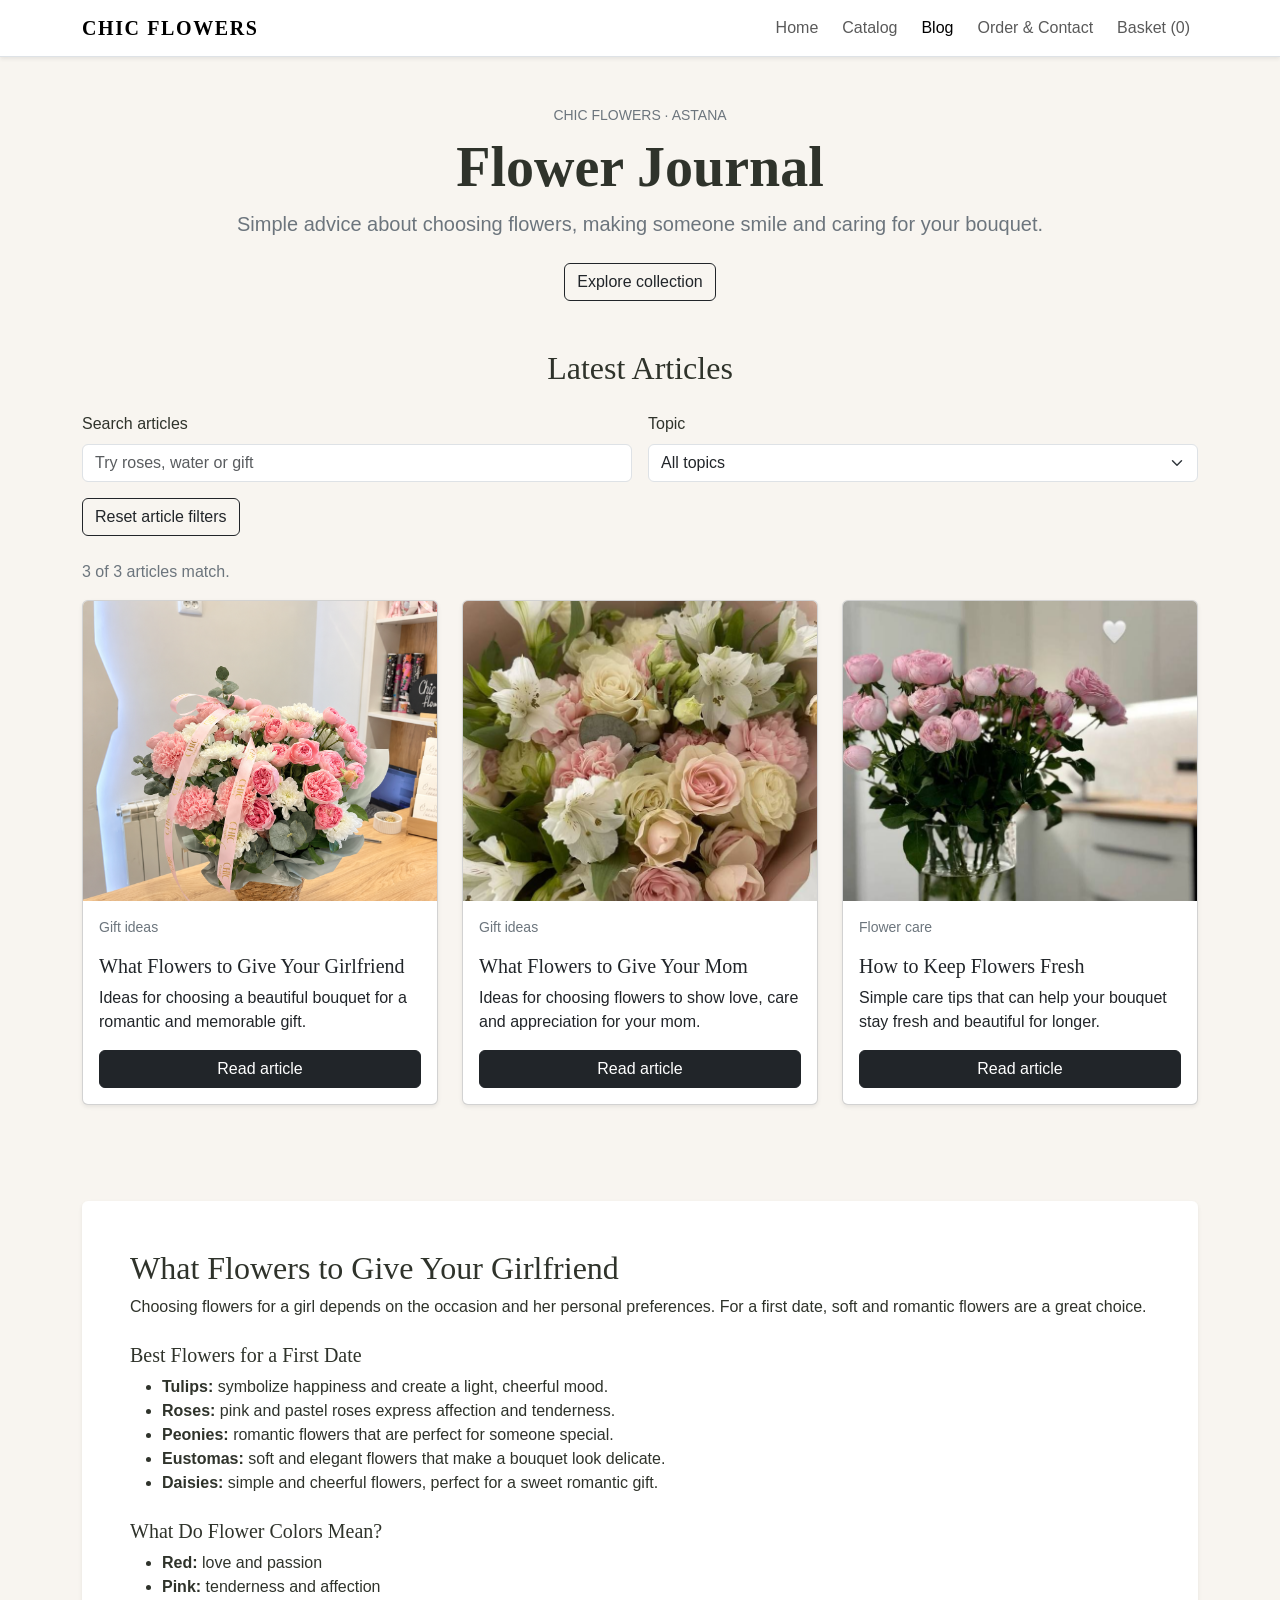
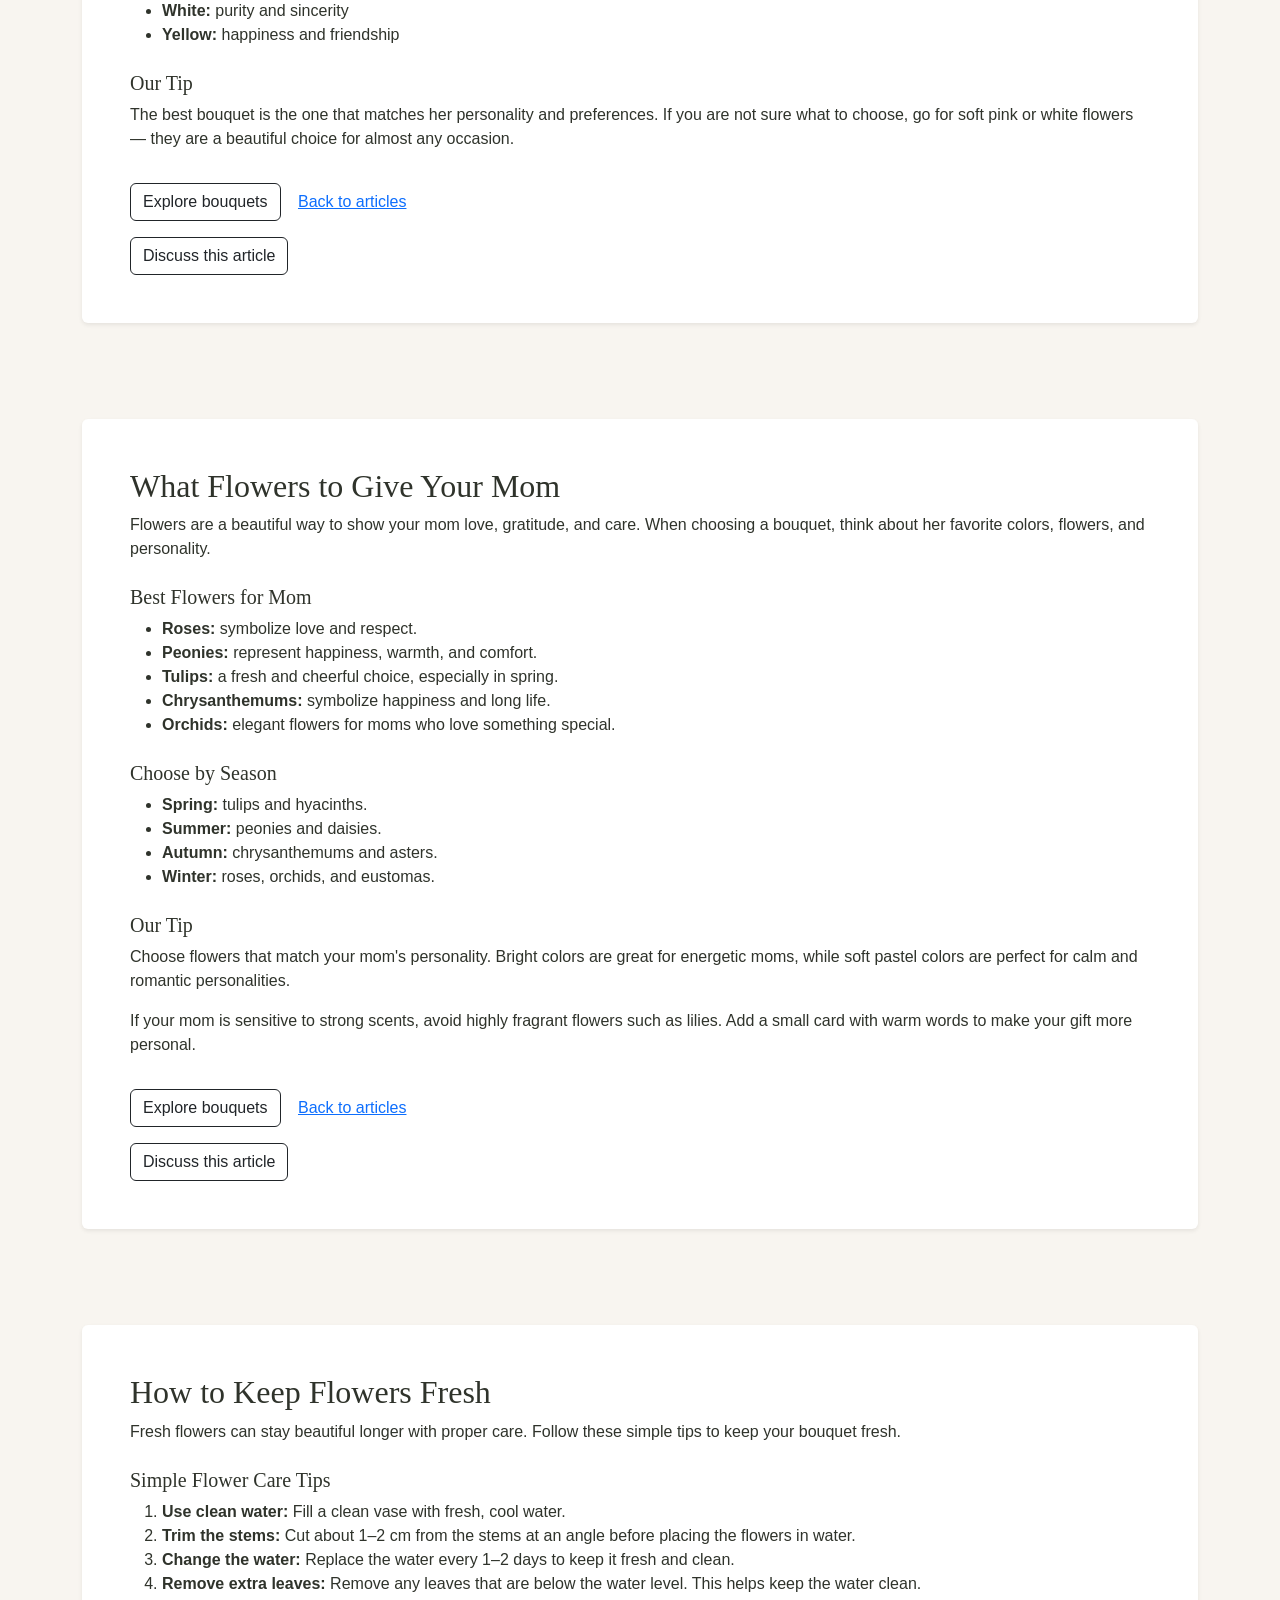
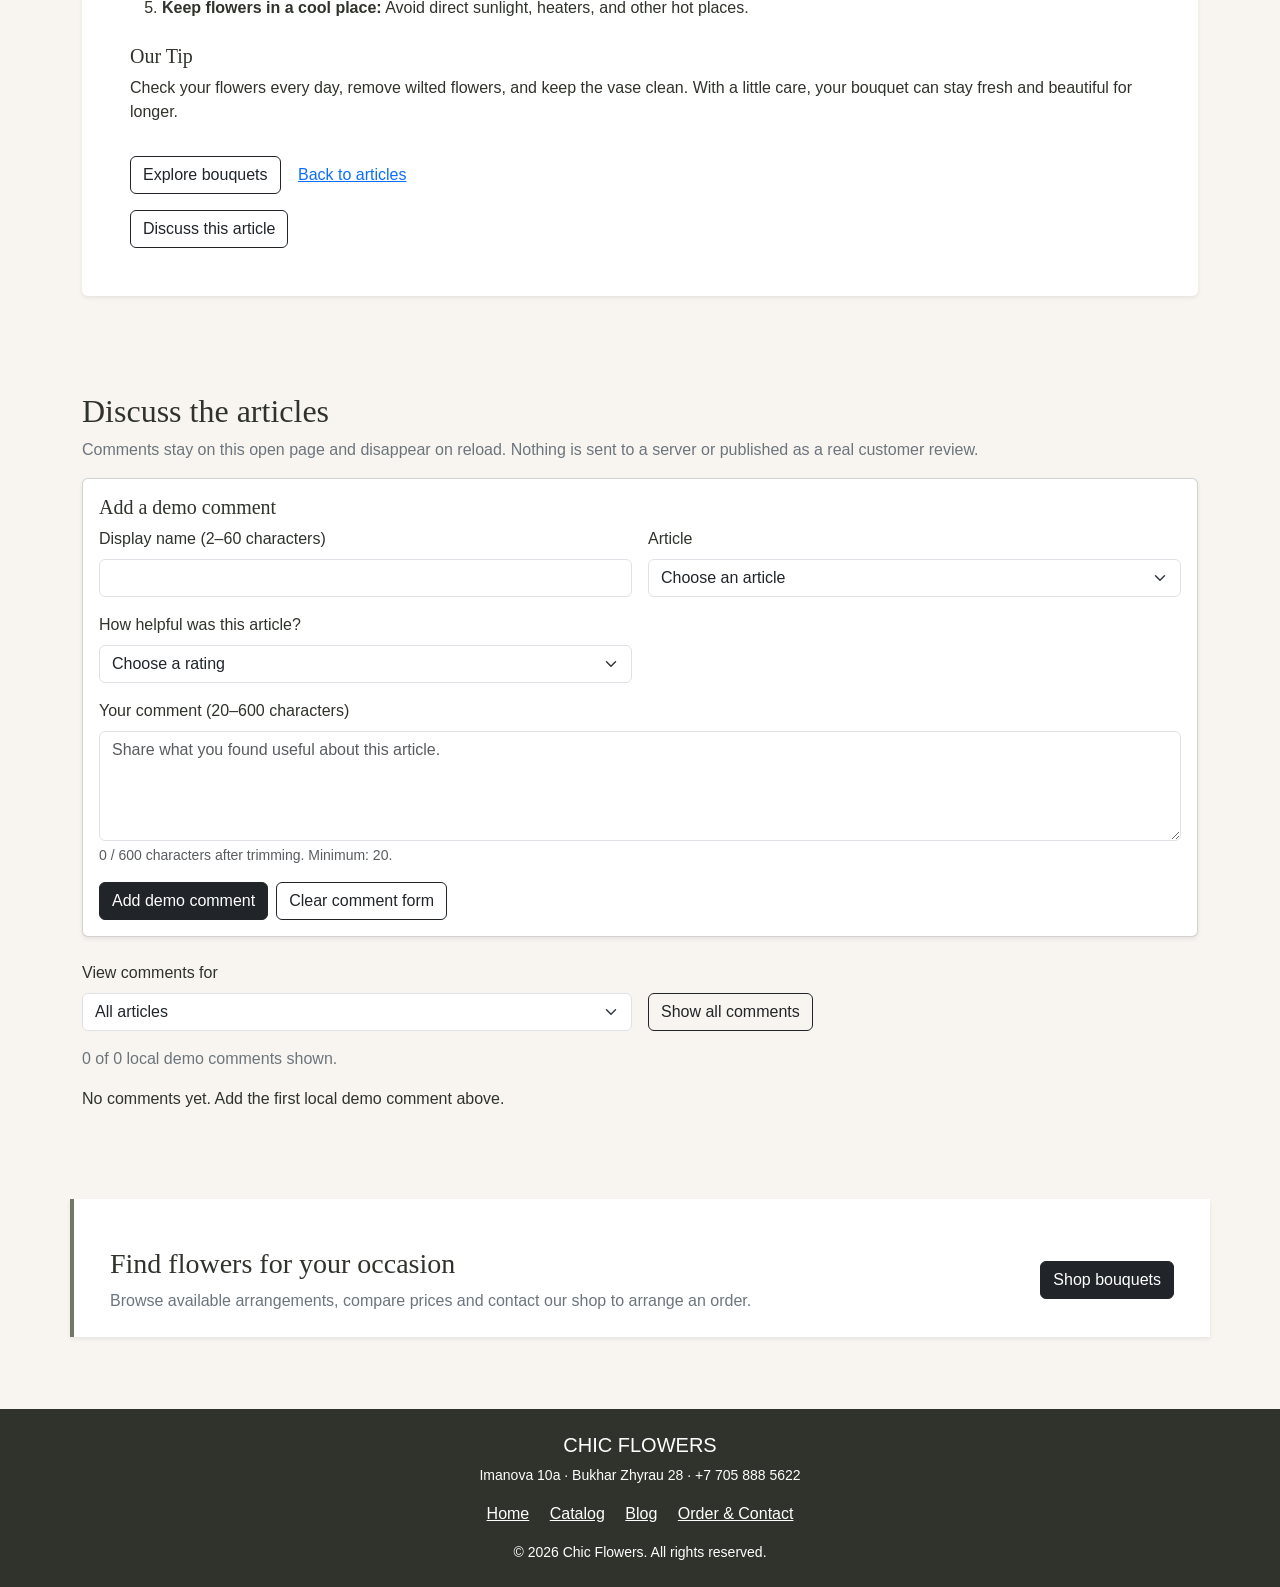
==== commit c332a803: "Add jquery functionality to Chic flowers" ====
--- a/blog.html
+++ b/blog.html
@@ -12,6 +12,8 @@
     <!-- The same visual style as index.html on every page. -->
     <link rel="stylesheet" href="css/alua.css">
     <link rel="stylesheet" href="css/gauhar.css">
+    <!-- jQuery 3.7.1 full build: load before our scripts; full includes the required effects. -->
+    <script src="https://code.jquery.com/jquery-3.7.1.min.js" integrity="sha256-/JqT3SQfawRcv/BIHPThkBvs0OEvtFFmqPF/lYI/Cxo=" crossorigin="anonymous" defer></script>
     <script src="js/data.js" defer></script>
     <script src="js/logic.js" defer></script>
     <script src="js/main.js" defer></script>
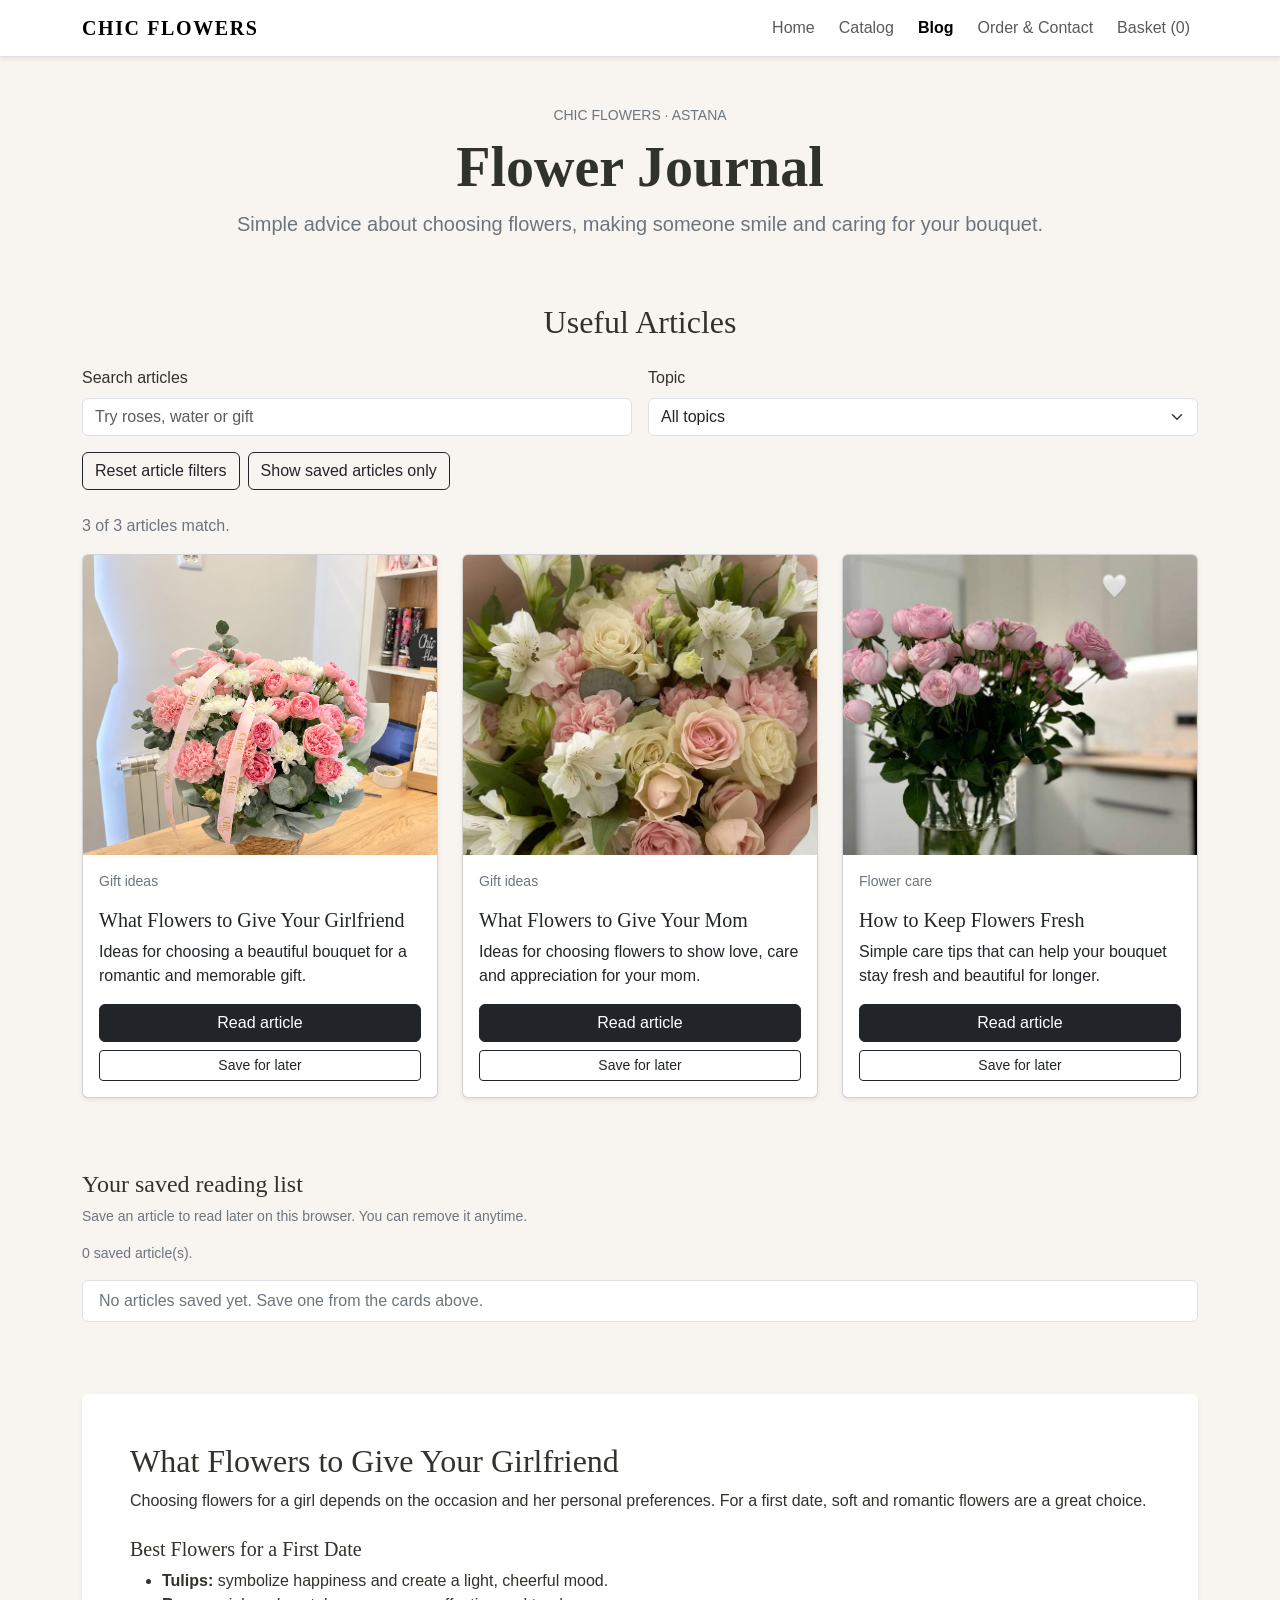
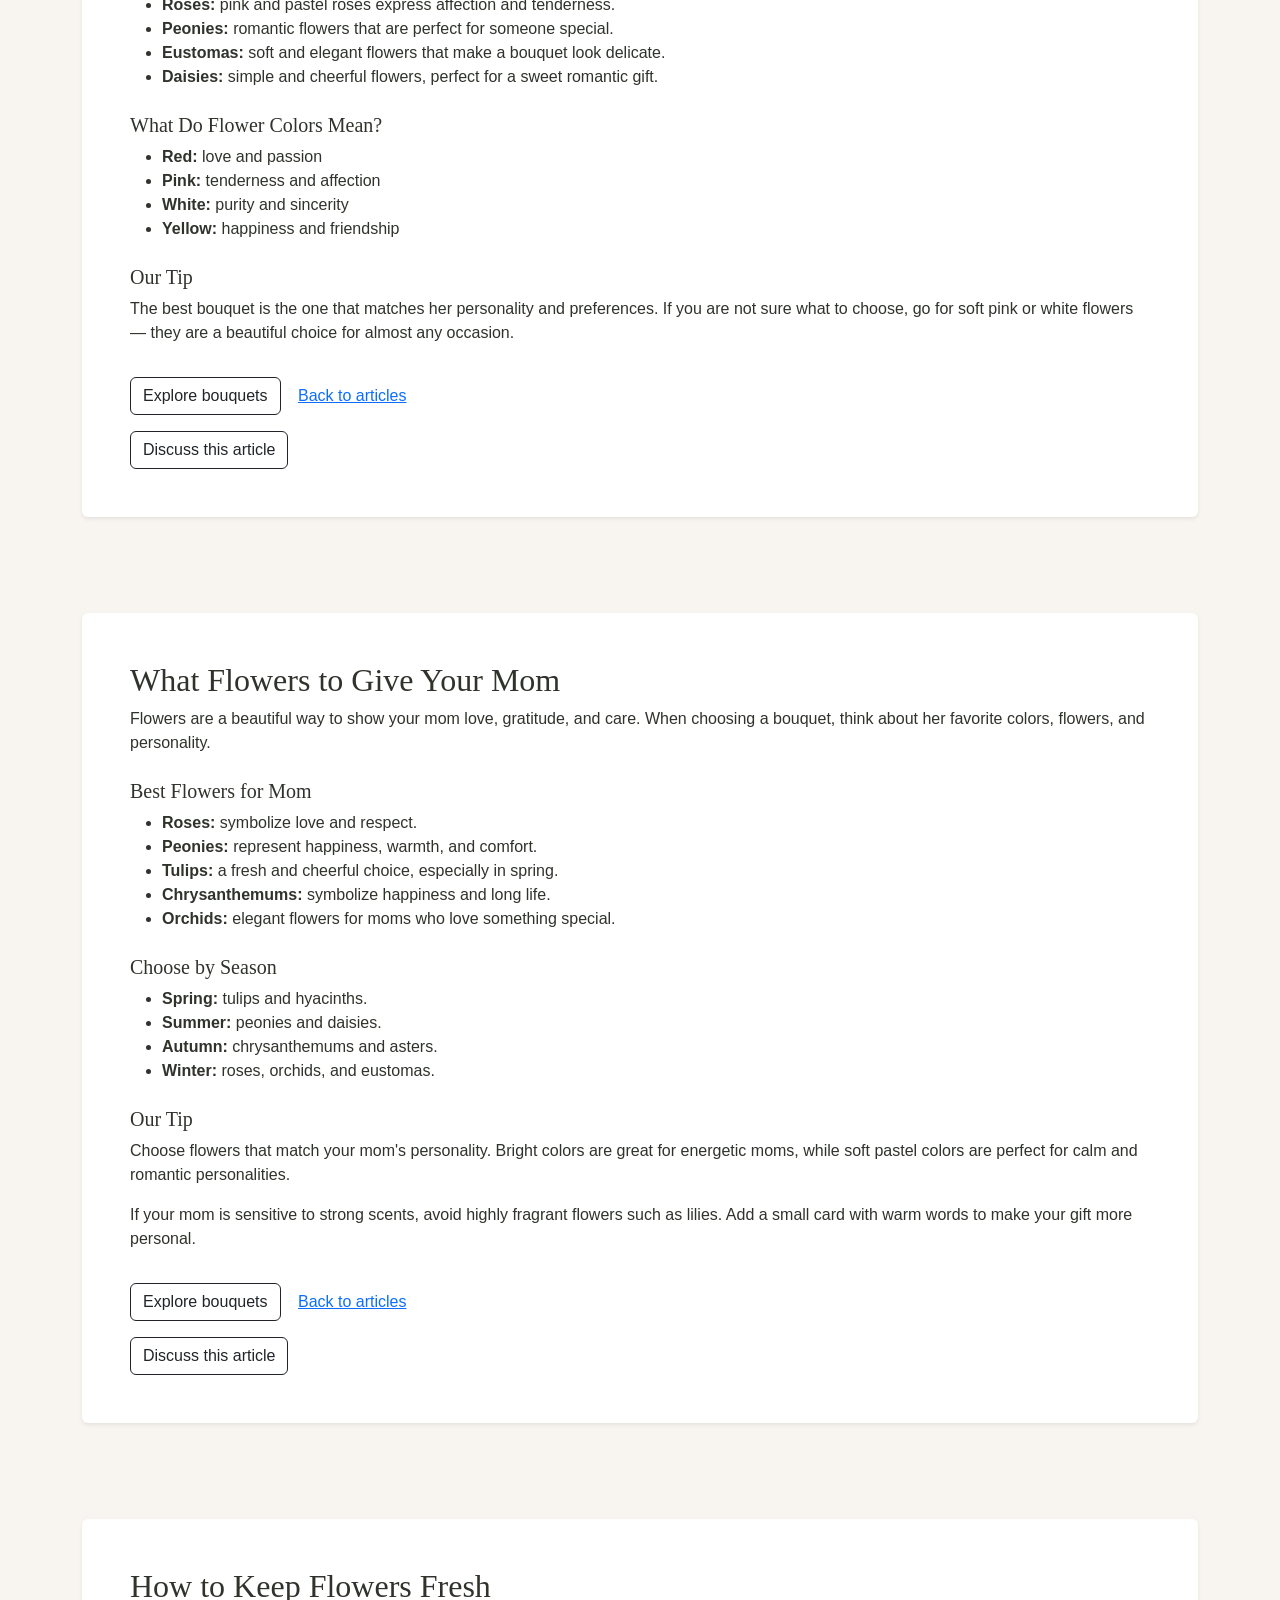
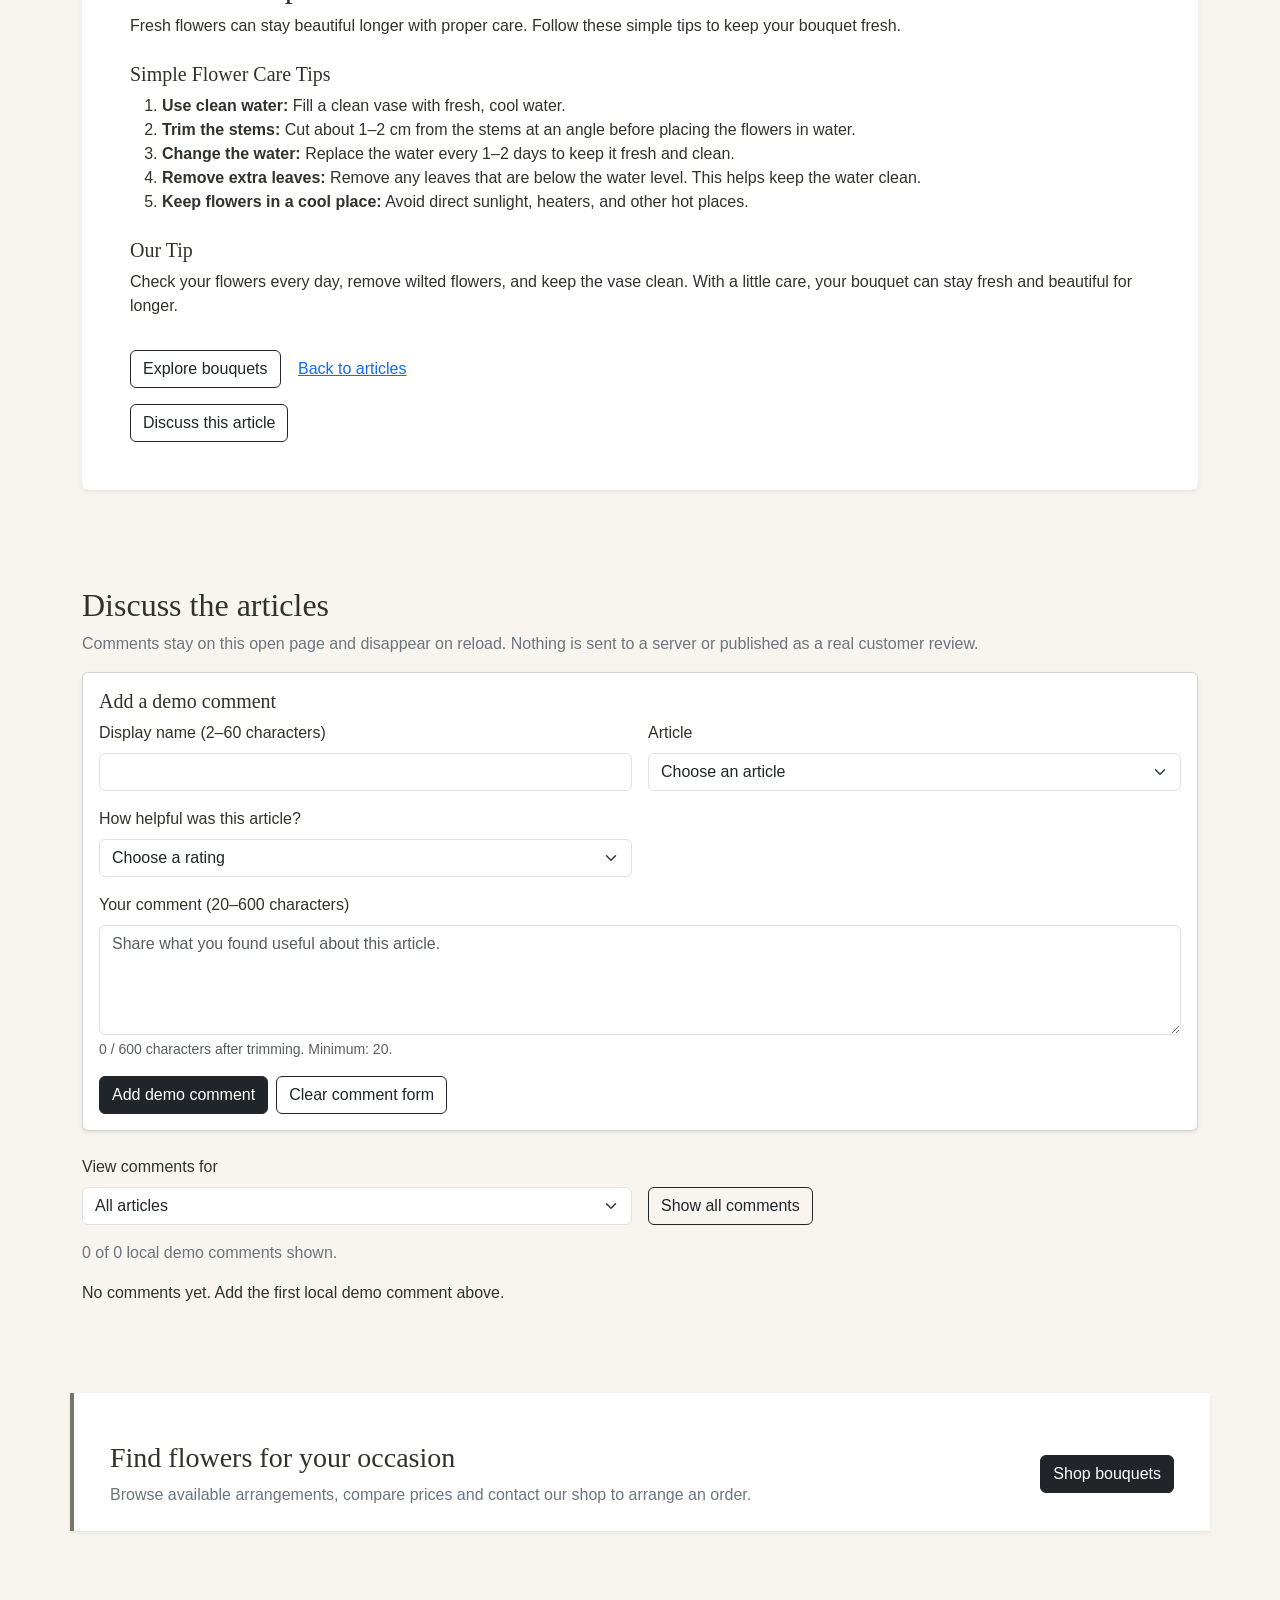
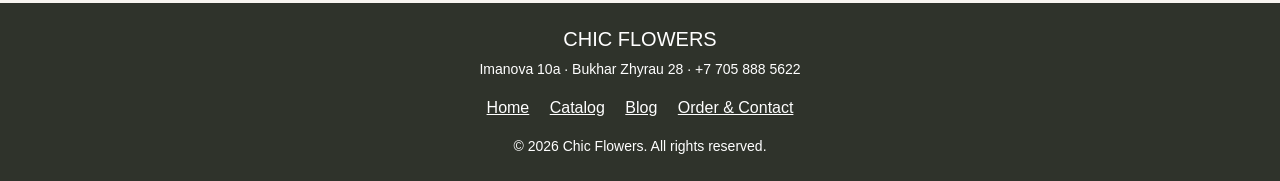
==== commit 6b4476b5: "Fix blog layout and navigation" ====
--- a/blog.html
+++ b/blog.html
@@ -43,10 +43,9 @@
         <p class="small text-uppercase text-secondary mb-2">CHIC FLOWERS · ASTANA</p>
         <h1 class="display-4 fw-semibold">Flower Journal</h1>
         <p class="lead text-secondary mx-auto">Simple advice about choosing flowers, making someone smile and caring for your bouquet.</p>
-        <a href="catalog.html" class="btn btn-outline-dark mt-2">Explore collection</a>
     </section>
 <section class="container pb-5" id="blog-posts">
-<h2 class="text-center mb-4">Latest Articles</h2>
+<h2 class="text-center mb-4">Useful Articles</h2>
 <div class="row g-4">
 <!-- Article 1 -->
 <article class="col-12 col-md-6 col-lg-4">
--- a/css/alua.css
+++ b/css/alua.css
@@ -140,3 +140,6 @@
 body:has(#pick-boxes-blue-serenity:checked) #basket-pick-boxes-blue-serenity { display: flex; counter-increment: basket-total 39900; }
 body:has(#pick-boxes-blushing-clouds:checked) #basket-pick-boxes-blushing-clouds { display: flex; counter-increment: basket-total 22900; }
 body:has(#pick-boxes-royal-bloom-alt:checked) #basket-pick-boxes-royal-bloom-alt { display: flex; counter-increment: basket-total 180000; }
+.navbar .nav-link.active {
+    font-weight: 700;
+}
--- a/css/gauhar.css
+++ b/css/gauhar.css
@@ -14,3 +14,4 @@
 #order-review:target .card {
     box-shadow: 0 0 0 2px var(--chic-green);
 }
+         
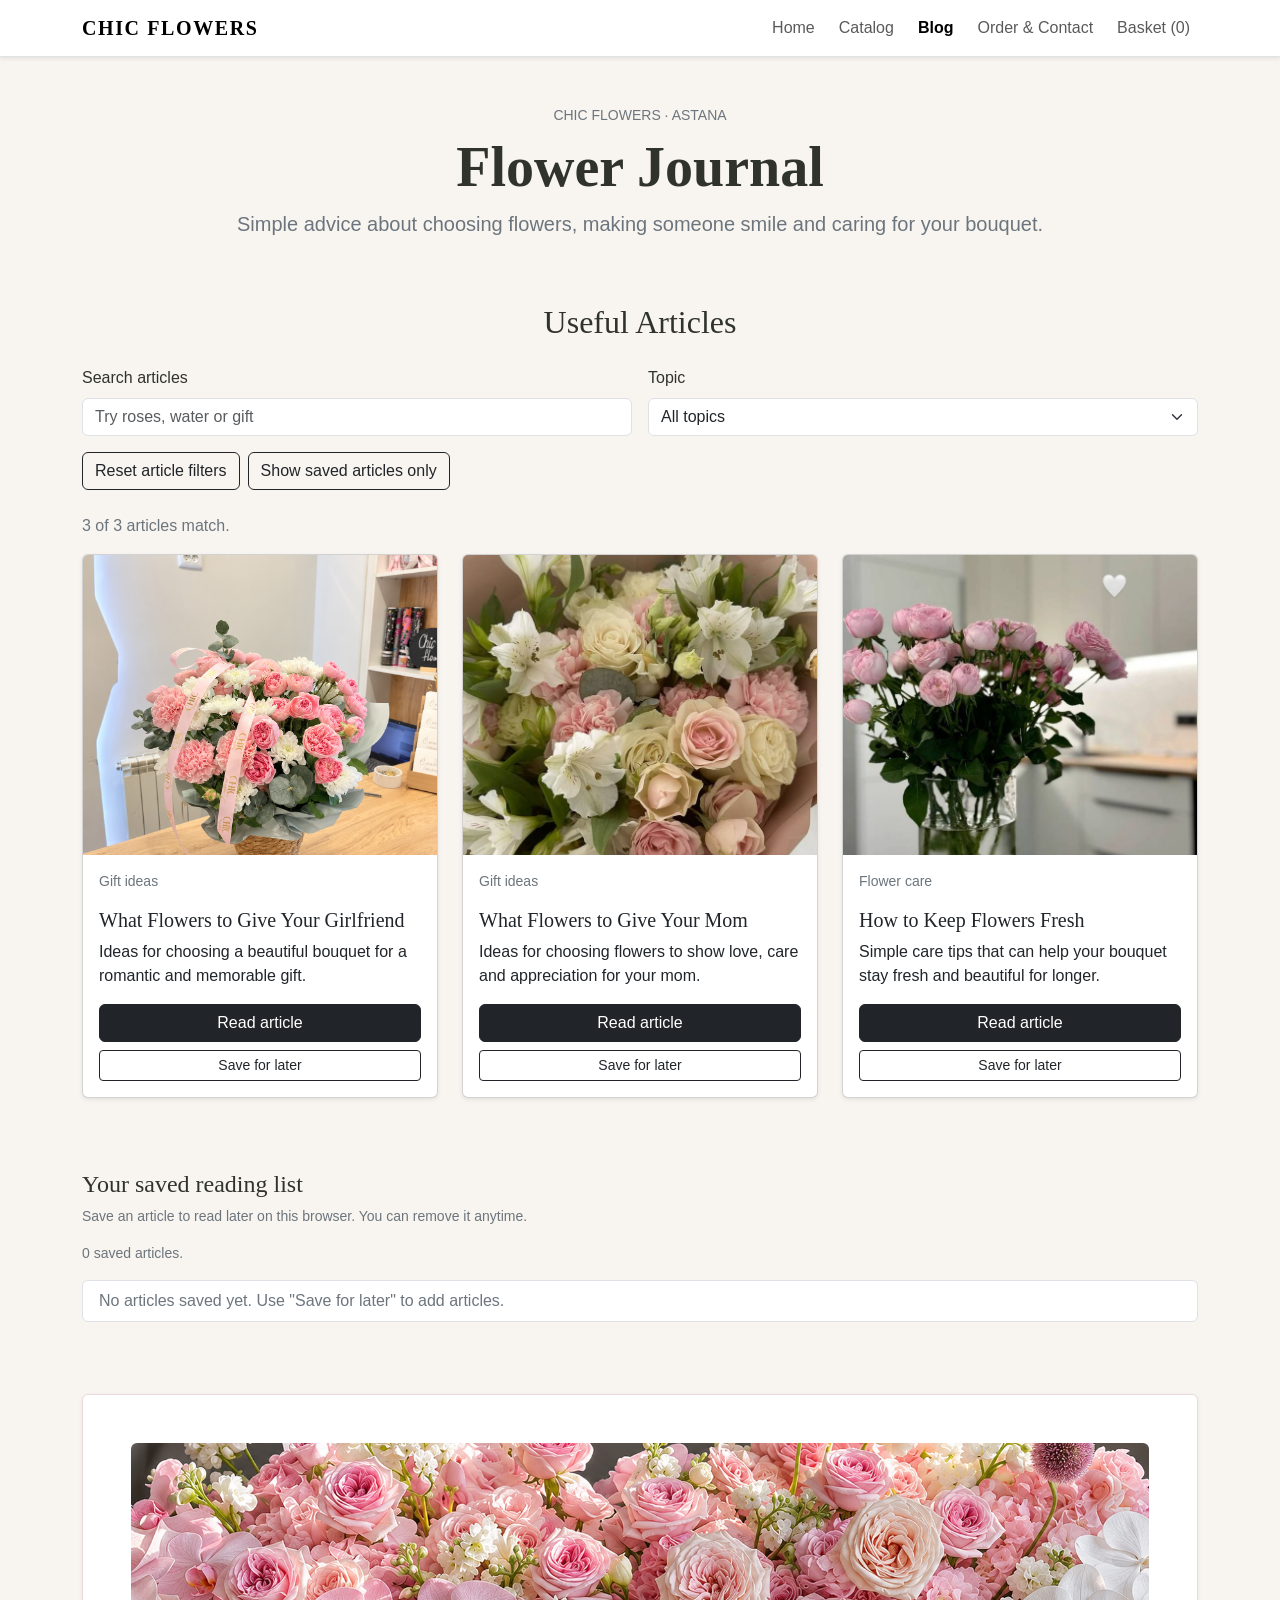
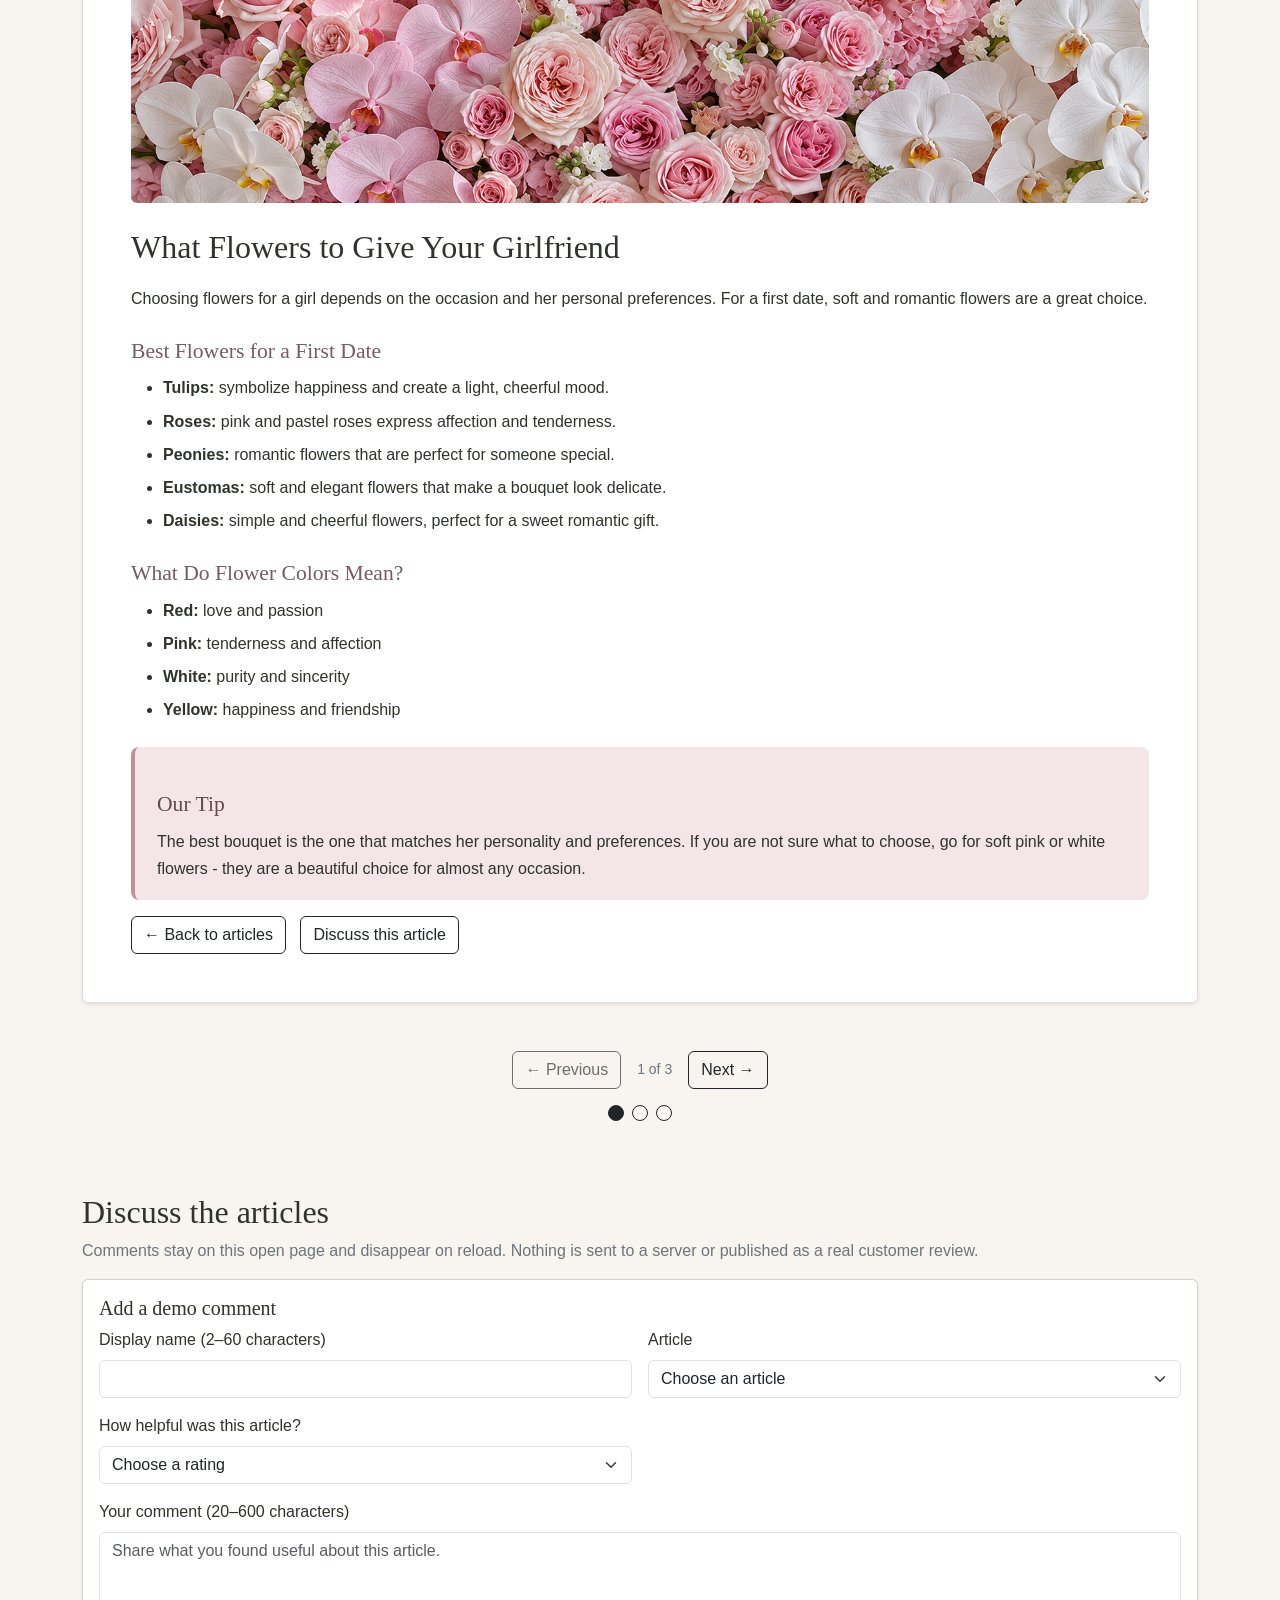
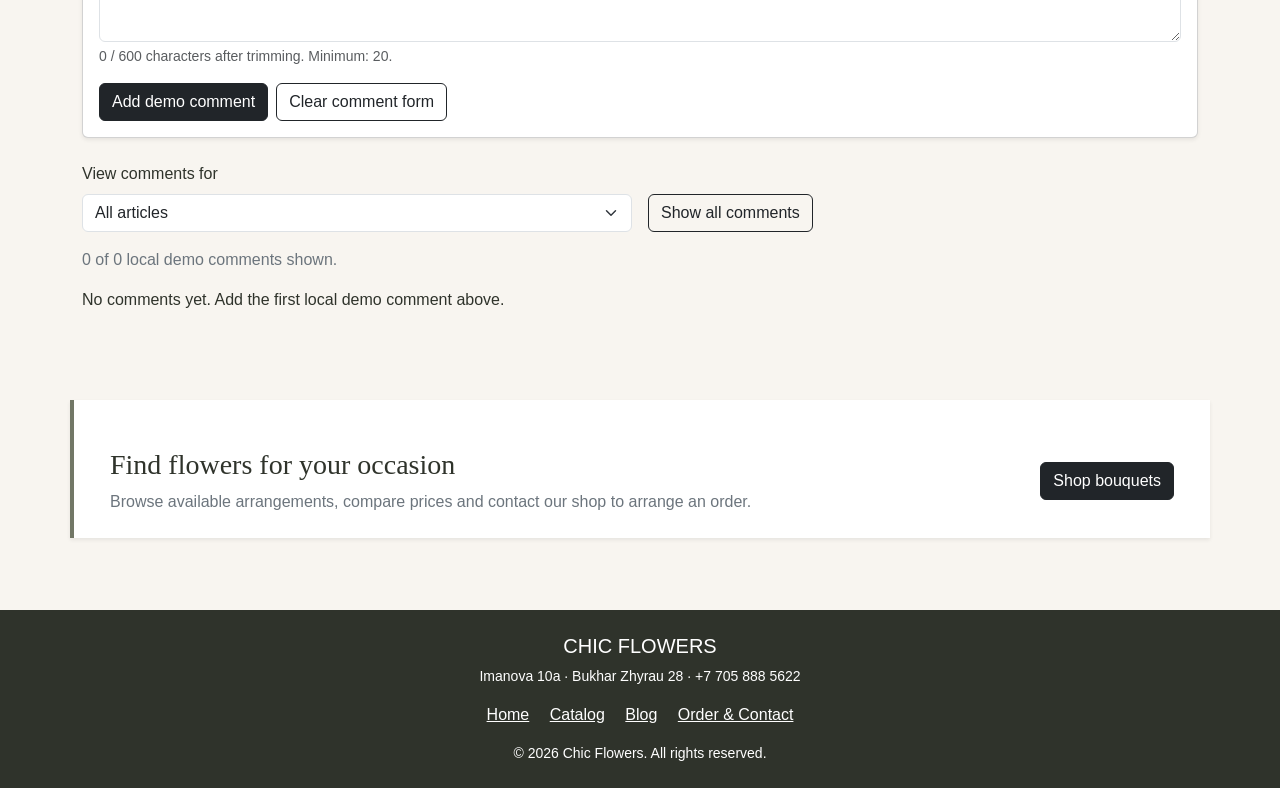
==== commit 94fe519e: "Improve blog design and functionality" ====
--- a/blog.html
+++ b/blog.html
@@ -103,21 +103,34 @@
 </article>
 </div>
 </section>
-<section class="container py-5 journal-article" id="flowers-for-girlfriend"><div class="bg-white rounded shadow-sm p-4 p-md-5">
-<h2>What Flowers to Give Your Girlfriend</h2>
-<p>
-        Choosing flowers for a girl depends on the occasion and her
-        personal preferences. For a first date, soft and romantic
-        flowers are a great choice.
-    </p>
-<h3 class="h5 mt-4">Best Flowers for a First Date</h3>
-<ul>
-<li><strong>Tulips:</strong> symbolize happiness and create a light, cheerful mood.</li>
-<li><strong>Roses:</strong> pink and pastel roses express affection and tenderness.</li>
-<li><strong>Peonies:</strong> romantic flowers that are perfect for someone special.</li>
-<li><strong>Eustomas:</strong> soft and elegant flowers that make a bouquet look delicate.</li>
-<li><strong>Daisies:</strong> simple and cheerful flowers, perfect for a sweet romantic gift.</li>
-</ul>
+<section class="container py-5 journal-article" id="flowers-for-girlfriend">
+<div class="journal-content rounded shadow-sm p-4 p-md-5">
+        <div class="journal-banner mb-4">
+            <img
+                src="screenshots/article-1.png"
+                alt="Romantic bouquet with pink and cream flowers"
+                class="journal-banner-img rounded"
+            >
+        </div>
+
+        <h2 class="mb-3">What Flowers to Give Your Girlfriend</h2>
+
+        <p class="lead mb-4">
+            Choosing flowers for a girl depends on the occasion
+            and her personal preferences. For a first date,
+            soft and romantic flowers are a great choice.
+        </p>
+
+        <h3 class="h5 mt-4">Best Flowers for a First Date</h3>
+
+        <ul>
+            <li><strong>Tulips:</strong> symbolize happiness and create a light, cheerful mood.</li>
+            <li><strong>Roses:</strong> pink and pastel roses express affection and tenderness.</li>
+            <li><strong>Peonies:</strong> romantic flowers that are perfect for someone special.</li>
+            <li><strong>Eustomas:</strong> soft and elegant flowers that make a bouquet look delicate.</li>
+            <li><strong>Daisies:</strong> simple and cheerful flowers, perfect for a sweet romantic gift.</li>
+        </ul>
+
 <h3 class="h5 mt-4">What Do Flower Colors Mean?</h3>
 <ul>
 <li><strong>Red:</strong> love and passion</li>
@@ -125,16 +138,31 @@
 <li><strong>White:</strong> purity and sincerity</li>
 <li><strong>Yellow:</strong> happiness and friendship</li>
 </ul>
-<h3 class="h5 mt-4">Our Tip</h3>
-<p>
-        The best bouquet is the one that matches her personality and
-        preferences. If you are not sure what to choose, go for soft
-        pink or white flowers — they are a beautiful choice for almost
-        any occasion.
-    </p>
-<p class="pt-3 mb-0"><a class="btn btn-outline-dark" href="catalog.html">Explore bouquets</a> <a class="btn btn-link" href="#blog-posts">Back to articles</a></p></div></section>
-<section class="container py-5 journal-article" id="flowers-for-mom"><div class="bg-white rounded shadow-sm p-4 p-md-5">
-<h2>What Flowers to Give Your Mom</h2>
+<div class="journal-tip mt-4">
+    <h3 class="h5 mb-2">Our Tip</h3>
+    <p class="mb-0">
+        The best bouquet is the one that matches her personality and preferences.
+        If you are not sure what to choose, go for soft pink or white flowers -
+        they are a beautiful choice for almost any occasion.
+    </p>
+</div>
+<p class="pt-3 mb-0">
+    <a class="btn btn-outline-dark" href="#blog-posts">
+        ← Back to articles
+    </a>
+</p>    
+</div>
+</section>
+<section class="container py-5 journal-article" id="flowers-for-mom">
+    <div class="journal-content rounded shadow-sm p-4 p-md-5">
+
+        <div class="journal-banner mb-4">
+            <img
+                src="screenshots/article-2.png"
+                alt="Elegant bouquet of flowers for mom"
+                class="journal-banner-img rounded"
+            >
+        </div><h2>What Flowers to Give Your Mom</h2>
 <p>
         Flowers are a beautiful way to show your mom love, gratitude,
         and care. When choosing a bouquet, think about her favorite
@@ -155,20 +183,40 @@
 <li><strong>Autumn:</strong> chrysanthemums and asters.</li>
 <li><strong>Winter:</strong> roses, orchids, and eustomas.</li>
 </ul>
-<h3 class="h5 mt-4">Our Tip</h3>
-<p>
-        Choose flowers that match your mom's personality. Bright colors
-        are great for energetic moms, while soft pastel colors are
-        perfect for calm and romantic personalities.
-    </p>
-<p>
-        If your mom is sensitive to strong scents, avoid highly fragrant
-        flowers such as lilies. Add a small card with warm words to make
-        your gift more personal.
-    </p>
-<p class="pt-3 mb-0"><a class="btn btn-outline-dark" href="catalog.html">Explore bouquets</a> <a class="btn btn-link" href="#blog-posts">Back to articles</a></p></div></section>
-<section class="container py-5 journal-article" id="flower-care"><div class="bg-white rounded shadow-sm p-4 p-md-5">
-<h2>How to Keep Flowers Fresh</h2>
+
+<div class="journal-tip mt-4">
+    <h3 class="h5 mb-2">Our Tip</h3>
+
+    <p>
+        Choose flowers that match your mom's personality.
+        Bright colors are great for energetic moms, while
+        soft pastel colors are perfect for calm and romantic personalities.
+    </p>
+
+    <p class="mb-0">
+        If your mom is sensitive to strong scents, avoid highly
+        fragrant flowers such as lilies. Add a small card with
+        warm words to make your gift more personal.
+    </p>
+</div>
+<p class="pt-3 mb-0">
+<a class="btn btn-outline-dark" href="#blog-posts">
+    ← Back to articles
+</a>
+</p>
+</div>
+</section>
+<section class="container py-5 journal-article" id="flower-care">
+    <div class="journal-content rounded shadow-sm p-4 p-md-5">
+
+        <div class="journal-banner mb-4">
+            <img
+                src="screenshots/article-3.png"
+                alt="Fresh flowers in a vase"
+                class="journal-banner-img rounded"
+            >
+        </div>
+        <h2>How to Keep Flowers Fresh</h2>
 <p>
         Fresh flowers can stay beautiful longer with proper care.
         Follow these simple tips to keep your bouquet fresh.
@@ -198,13 +246,19 @@
             Avoid direct sunlight, heaters, and other hot places.
         </li>
 </ol>
-<h3 class="h5 mt-4">Our Tip</h3>
-<p>
-        Check your flowers every day, remove wilted flowers, and keep
-        the vase clean. With a little care, your bouquet can stay fresh
-        and beautiful for longer.
-    </p>
-<p class="pt-3 mb-0"><a class="btn btn-outline-dark" href="catalog.html">Explore bouquets</a> <a class="btn btn-link" href="#blog-posts">Back to articles</a></p></div></section>
+<div class="journal-tip mt-4">
+    <h3 class="h5 mb-2">Our Tip</h3>
+<p class="mb-0">
+    Keep your bouquet away from direct sunlight and heat.
+    Change the water regularly and trim the stems every few days.
+    This will help your flowers stay fresh and beautiful for longer.
+</p>
+</div>
+<p class="pt-3 mb-0">
+<a class="btn btn-outline-dark" href="#blog-posts">
+    ← Back to articles
+</a>
+</p></div></section>
     <section class="container py-5" id="journal-next">
         <div class="row g-4 align-items-center brand-note bg-white shadow-sm p-4">
             <div class="col-12 col-md-8">
--- a/css/gauhar.css
+++ b/css/gauhar.css
@@ -14,4 +14,123 @@
 #order-review:target .card {
     box-shadow: 0 0 0 2px var(--chic-green);
 }
-         +.journal-hero {
+    width: 100%;
+    height: 300px;
+    object-fit: contain;
+    object-position: center;
+    background-color: #f8f5f0;
+}
+
+/* Improve readability of full journal articles */
+.journal-article {
+    font-size: 1rem;
+    line-height: 1.7;
+}
+
+.journal-article h2 {
+    font-size: clamp(1.6rem, 2.5vw, 2rem);
+    line-height: 1.25;
+}
+
+.journal-article h3 {
+    margin-top: 1.5rem;
+}
+
+.journal-article p,
+.journal-article li {
+    line-height: 1.7;
+}
+/* Editorial banner for full journal articles */
+.journal-banner {
+    width: 100%;
+    overflow: hidden;
+}
+
+.journal-banner-img {
+    display: block;
+    width: 100%;
+    height: 360px;
+    object-fit: cover;
+    object-position: center;
+}
+
+@media (max-width: 767px) {
+    .journal-banner-img {
+        height: 220px;
+    }
+}
+/* Soft editorial style for journal articles */
+.journal-content {
+    background-color: #ffffff;
+    border: 1px solid #ead9dc;
+    border-radius: 14px;
+}
+
+.journal-content h2 {
+    font-family: Georgia, "Times New Roman", serif;
+    font-size: 2rem;
+    font-weight: 400;
+    line-height: 1.3;
+    color: #2f332b;
+}
+
+.journal-content h3 {
+    font-family: Georgia, "Times New Roman", serif;
+    font-size: 1.35rem;
+    font-weight: 400;
+    line-height: 1.4;
+    color: #765b62;
+}
+
+.journal-content p,
+.journal-content li {
+    font-family: Arial, Helvetica, sans-serif;
+    font-size: 1rem;
+    line-height: 1.7;
+}
+/* Comfortable spacing */
+.journal-content li {
+    margin-bottom: 6px;
+}
+/* Highlight the advice in the article */
+.journal-tip {
+    background-color: #f4e6e8;
+    border-left: 4px solid #c48f9a;
+    border-radius: 8px;
+    padding: 18px 22px;
+}
+
+.journal-tip h3 {
+    color: #634951;
+}
+/* Place article action buttons side by side */
+.journal-article .journal-content > p.pt-3 {
+    display: inline-block;
+    margin-right: 10px;
+    vertical-align: middle;
+}
+
+.journal-article .journal-content > p.pt-3 + button {
+    display: inline-block;
+    vertical-align: middle;
+}
+
+@media (max-width: 480px) {
+    .journal-article .journal-content > p.pt-3 {
+        margin-bottom: 10px !important;
+    }
+}
+
+#blog-posts #article-empty {
+    display: block;
+    width: 100%;
+    max-width: none;
+    margin: 0;
+    padding: 8px 12px;
+    background-color: #ffffff;
+    border: 1px solid #dee2e6;
+    border-radius: 6px;
+    color: #727766;
+    text-align: left;
+}
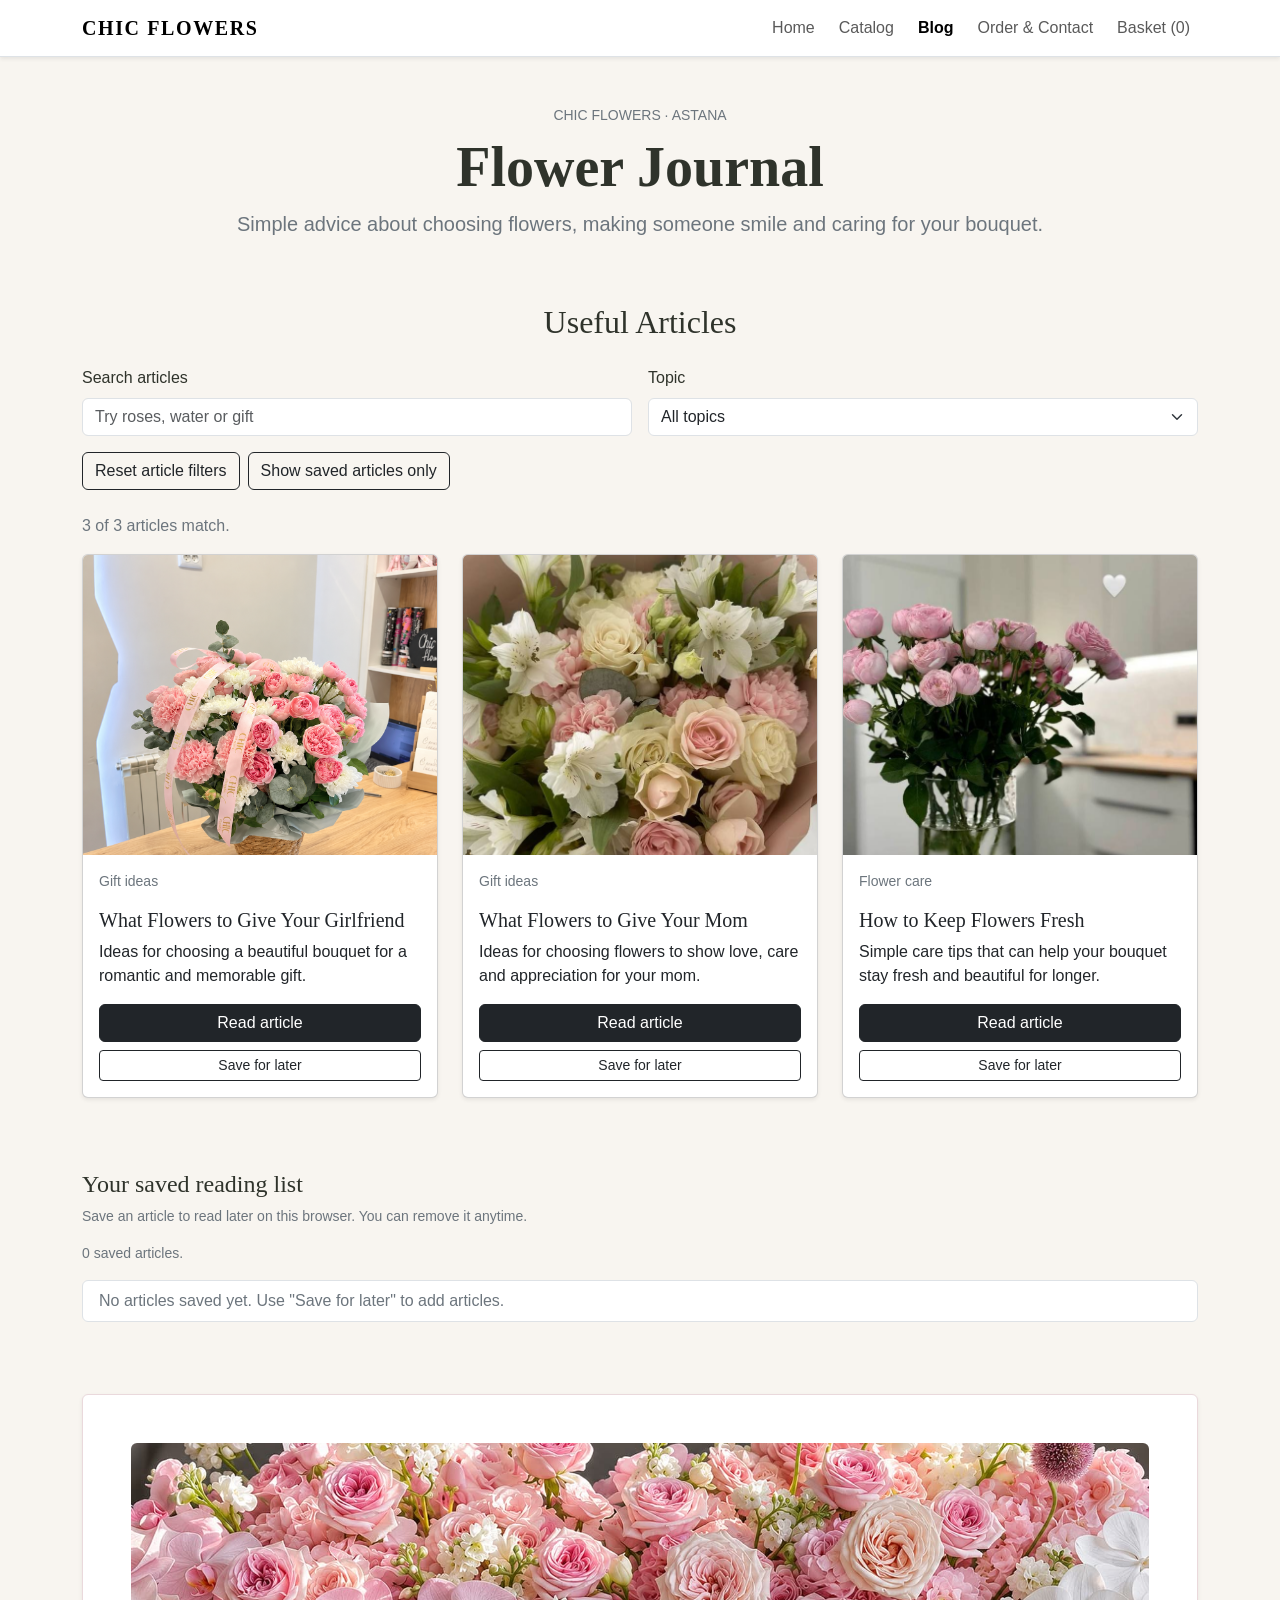
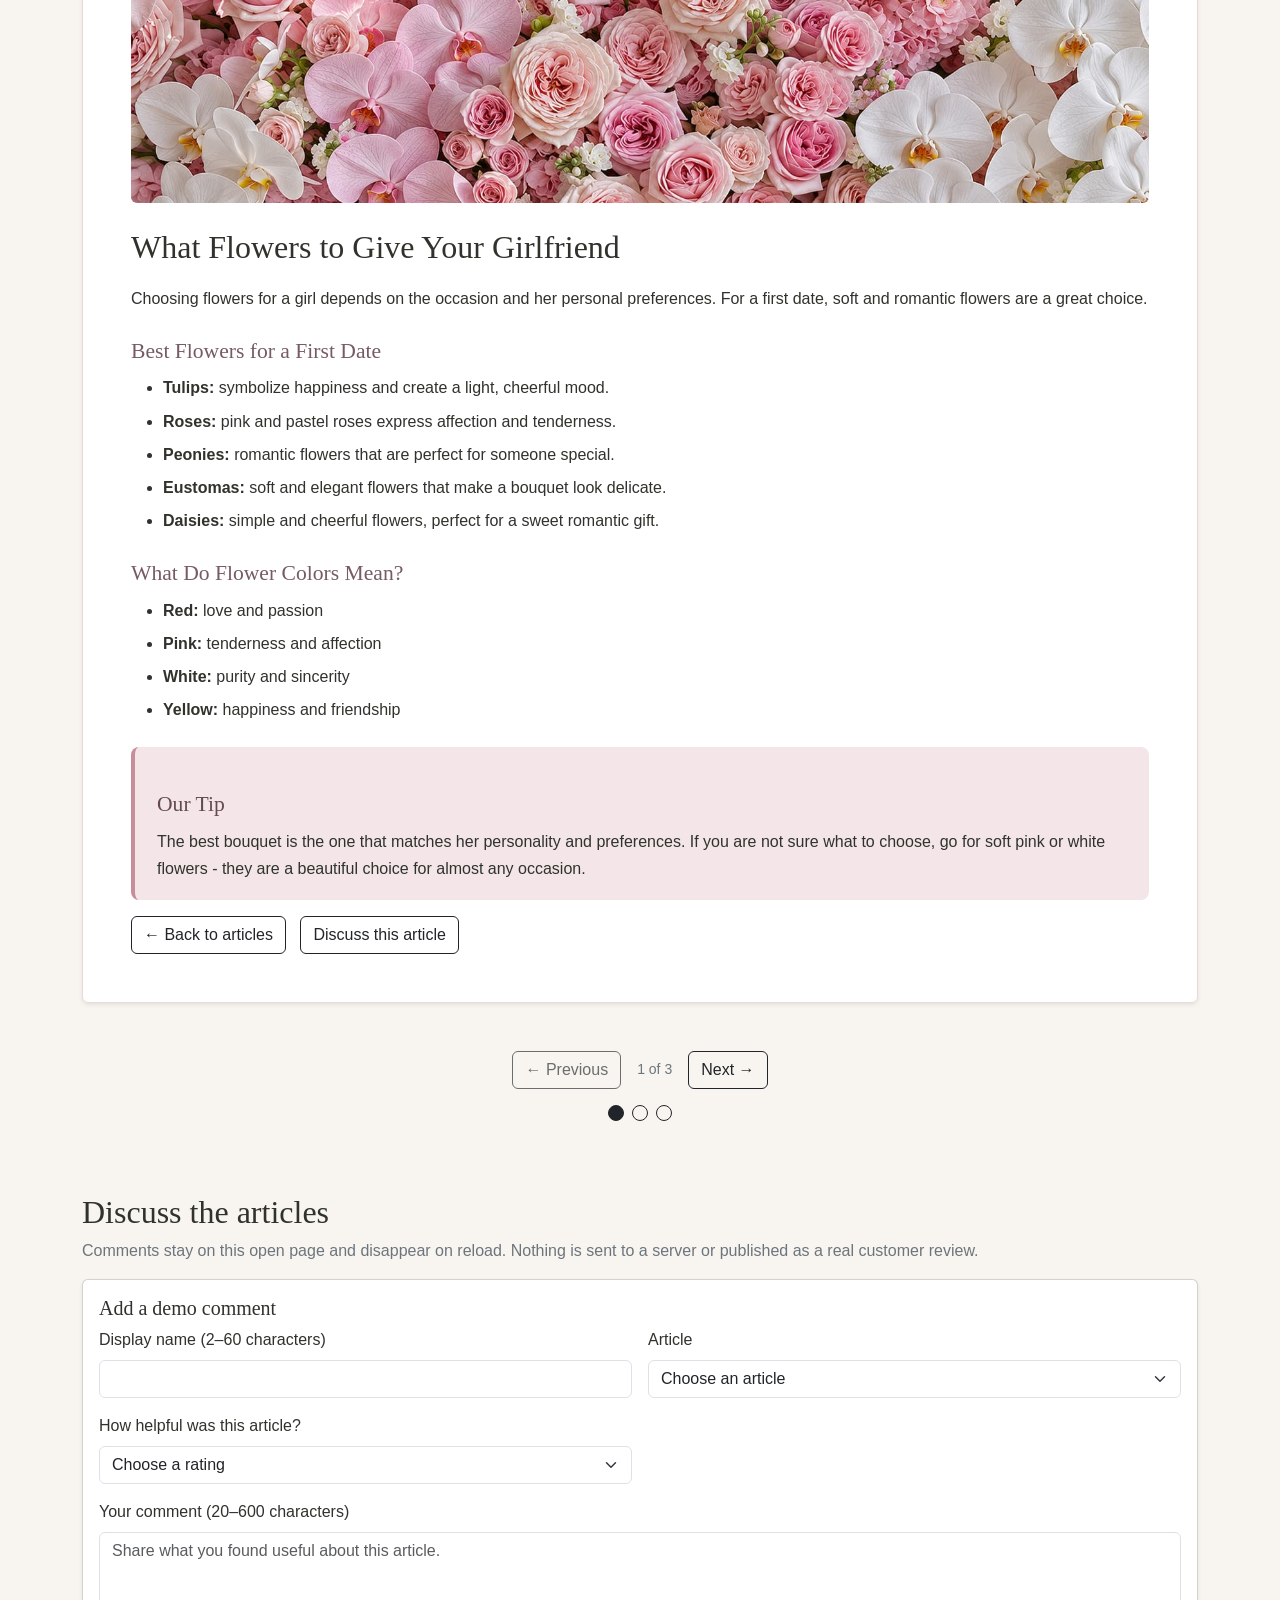
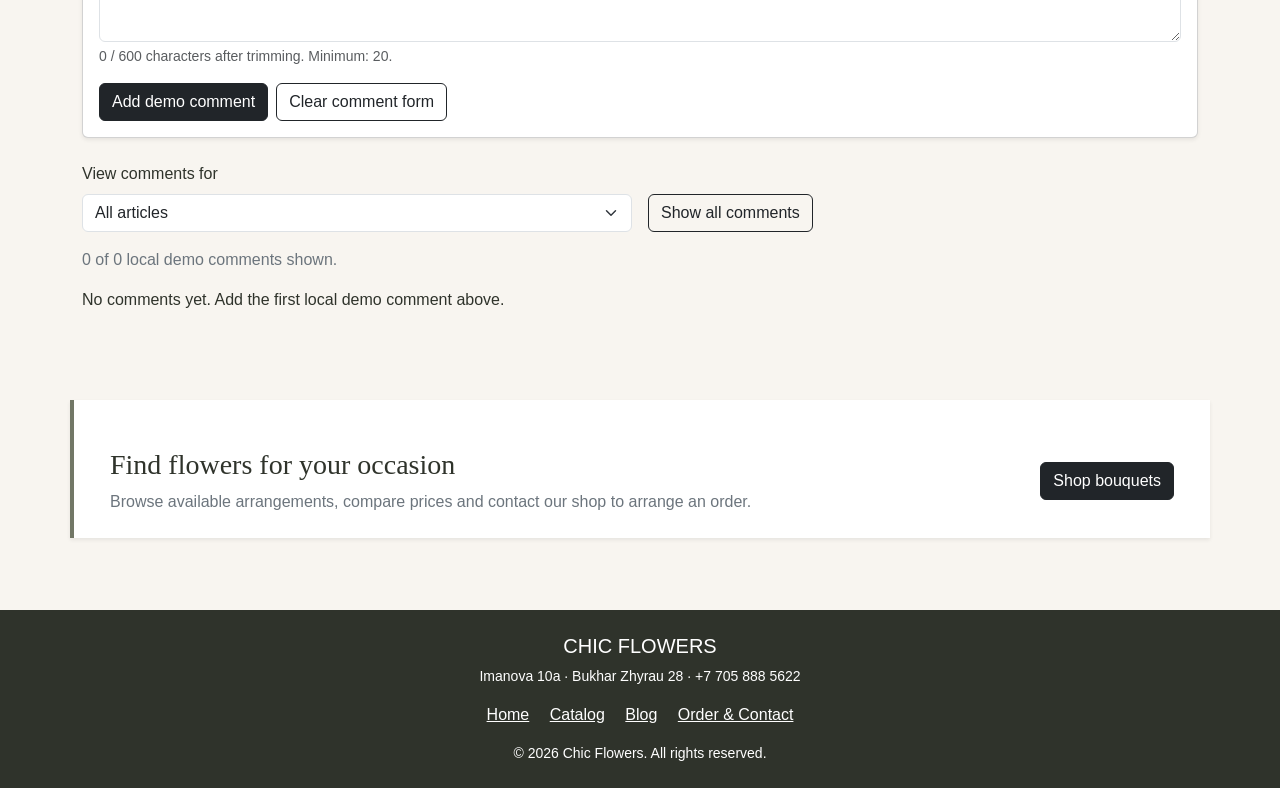
==== commit 346c17ff: "Optimize blog article images" ====
--- a/blog.html
+++ b/blog.html
@@ -107,7 +107,7 @@
 <div class="journal-content rounded shadow-sm p-4 p-md-5">
         <div class="journal-banner mb-4">
             <img
-                src="screenshots/article-1.png"
+                src="screenshots/article-1optimized.jpg"
                 alt="Romantic bouquet with pink and cream flowers"
                 class="journal-banner-img rounded"
             >
@@ -158,7 +158,7 @@
 
         <div class="journal-banner mb-4">
             <img
-                src="screenshots/article-2.png"
+                src="screenshots/article-2optimized.jpg"
                 alt="Elegant bouquet of flowers for mom"
                 class="journal-banner-img rounded"
             >
@@ -211,7 +211,7 @@
 
         <div class="journal-banner mb-4">
             <img
-                src="screenshots/article-3.png"
+                src="screenshots/article-3optimized.jpg"
                 alt="Fresh flowers in a vase"
                 class="journal-banner-img rounded"
             >
